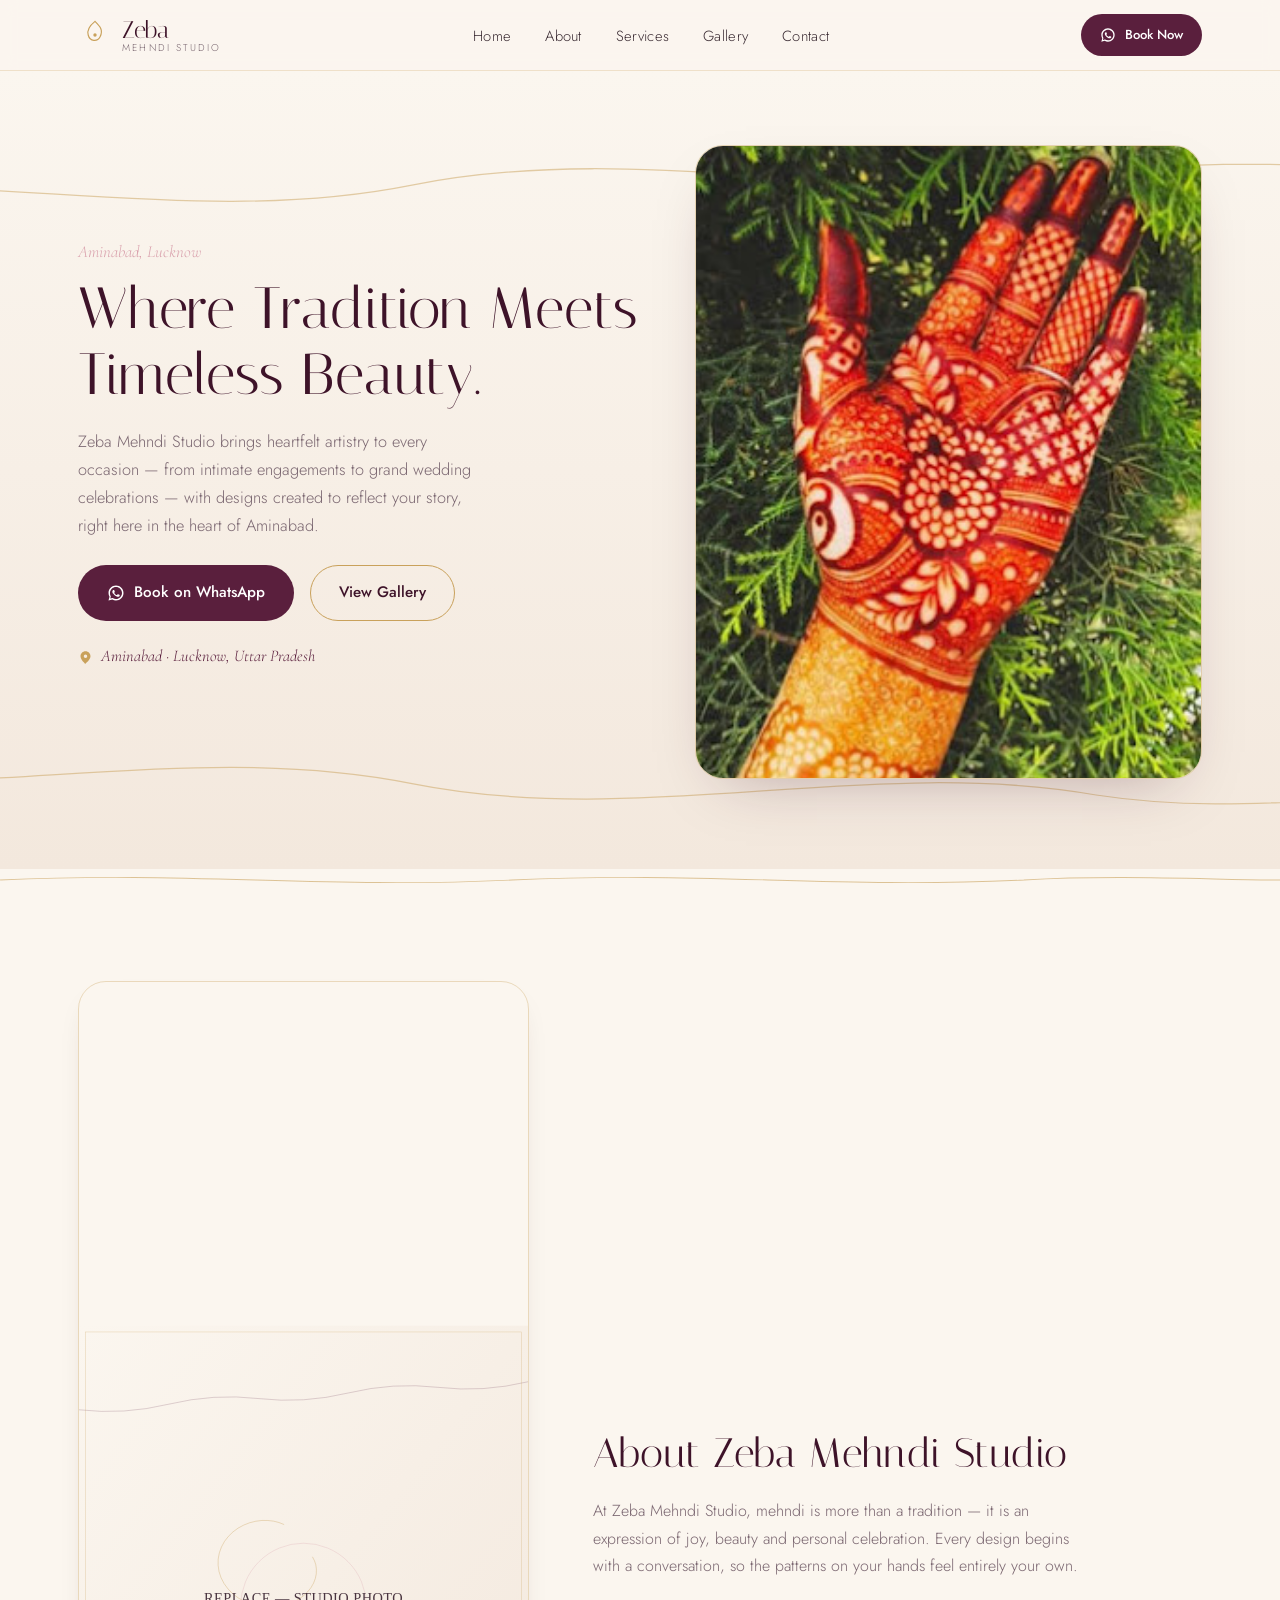
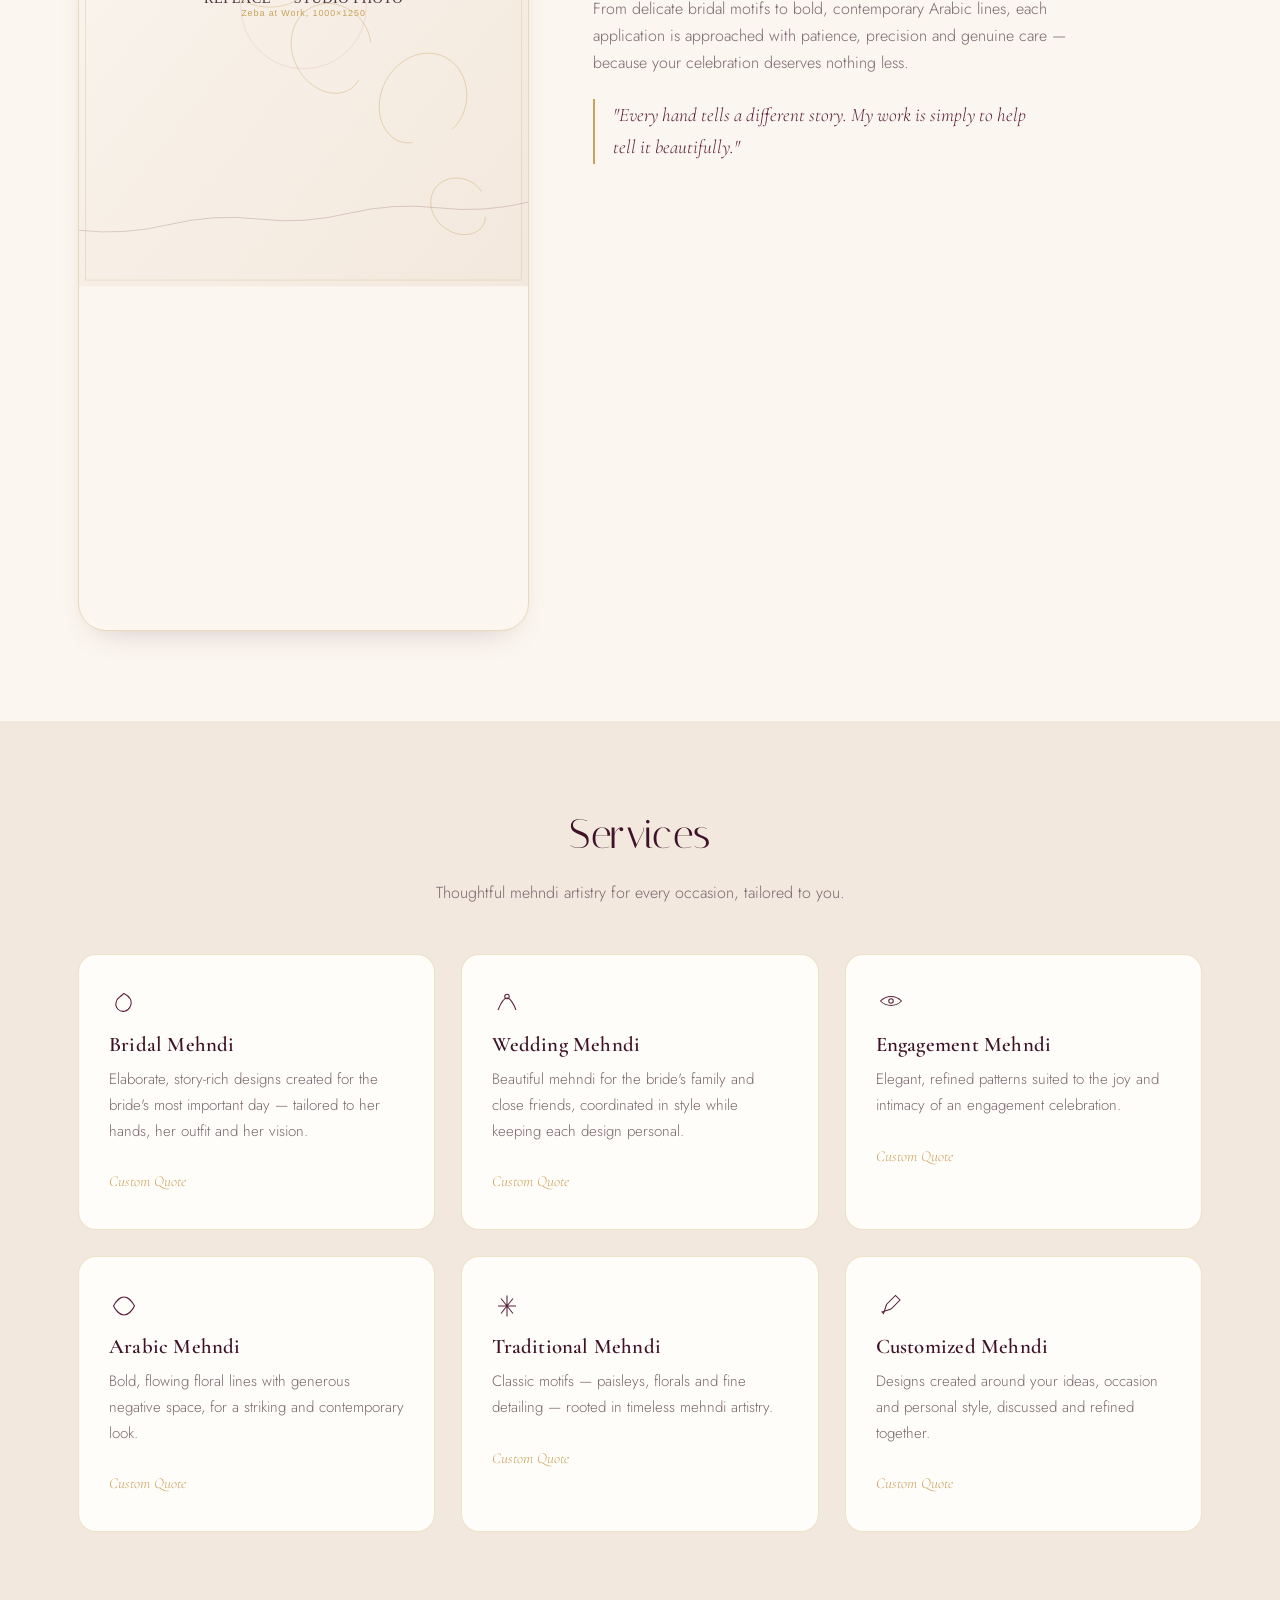
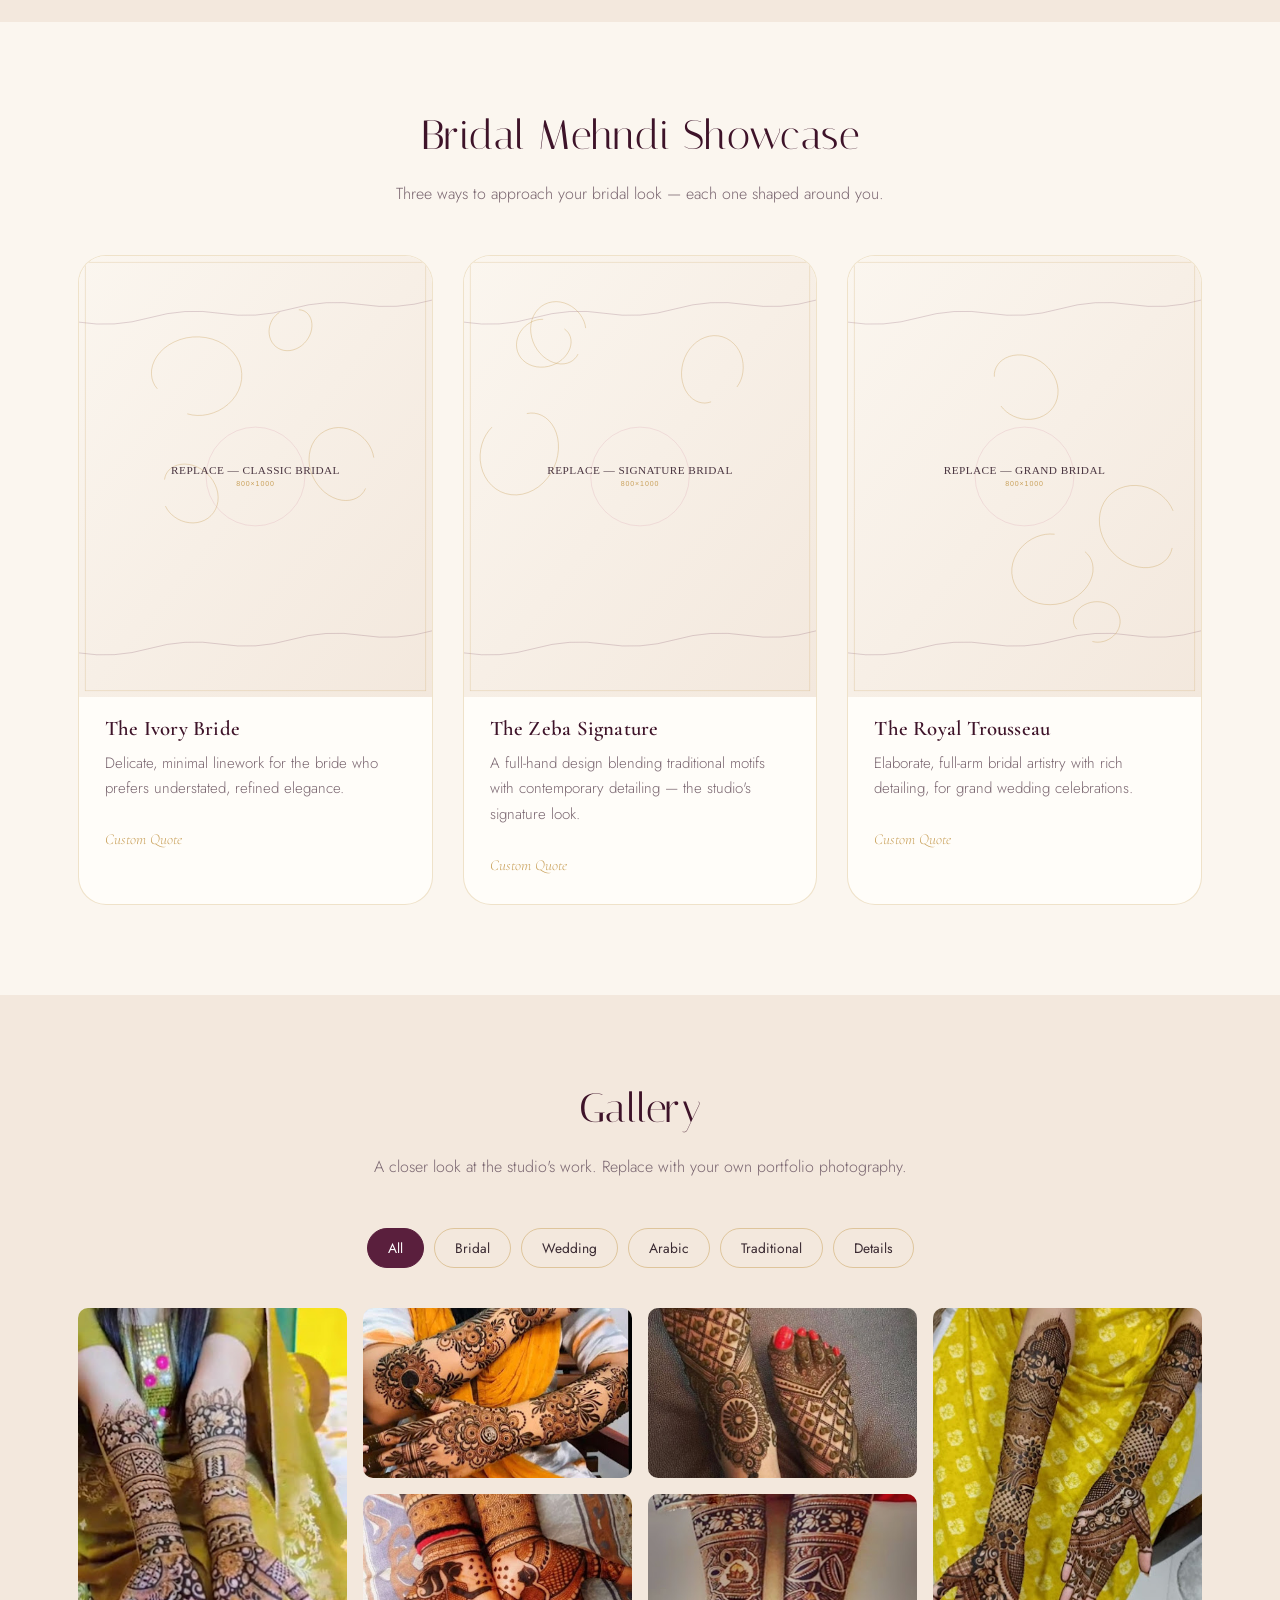
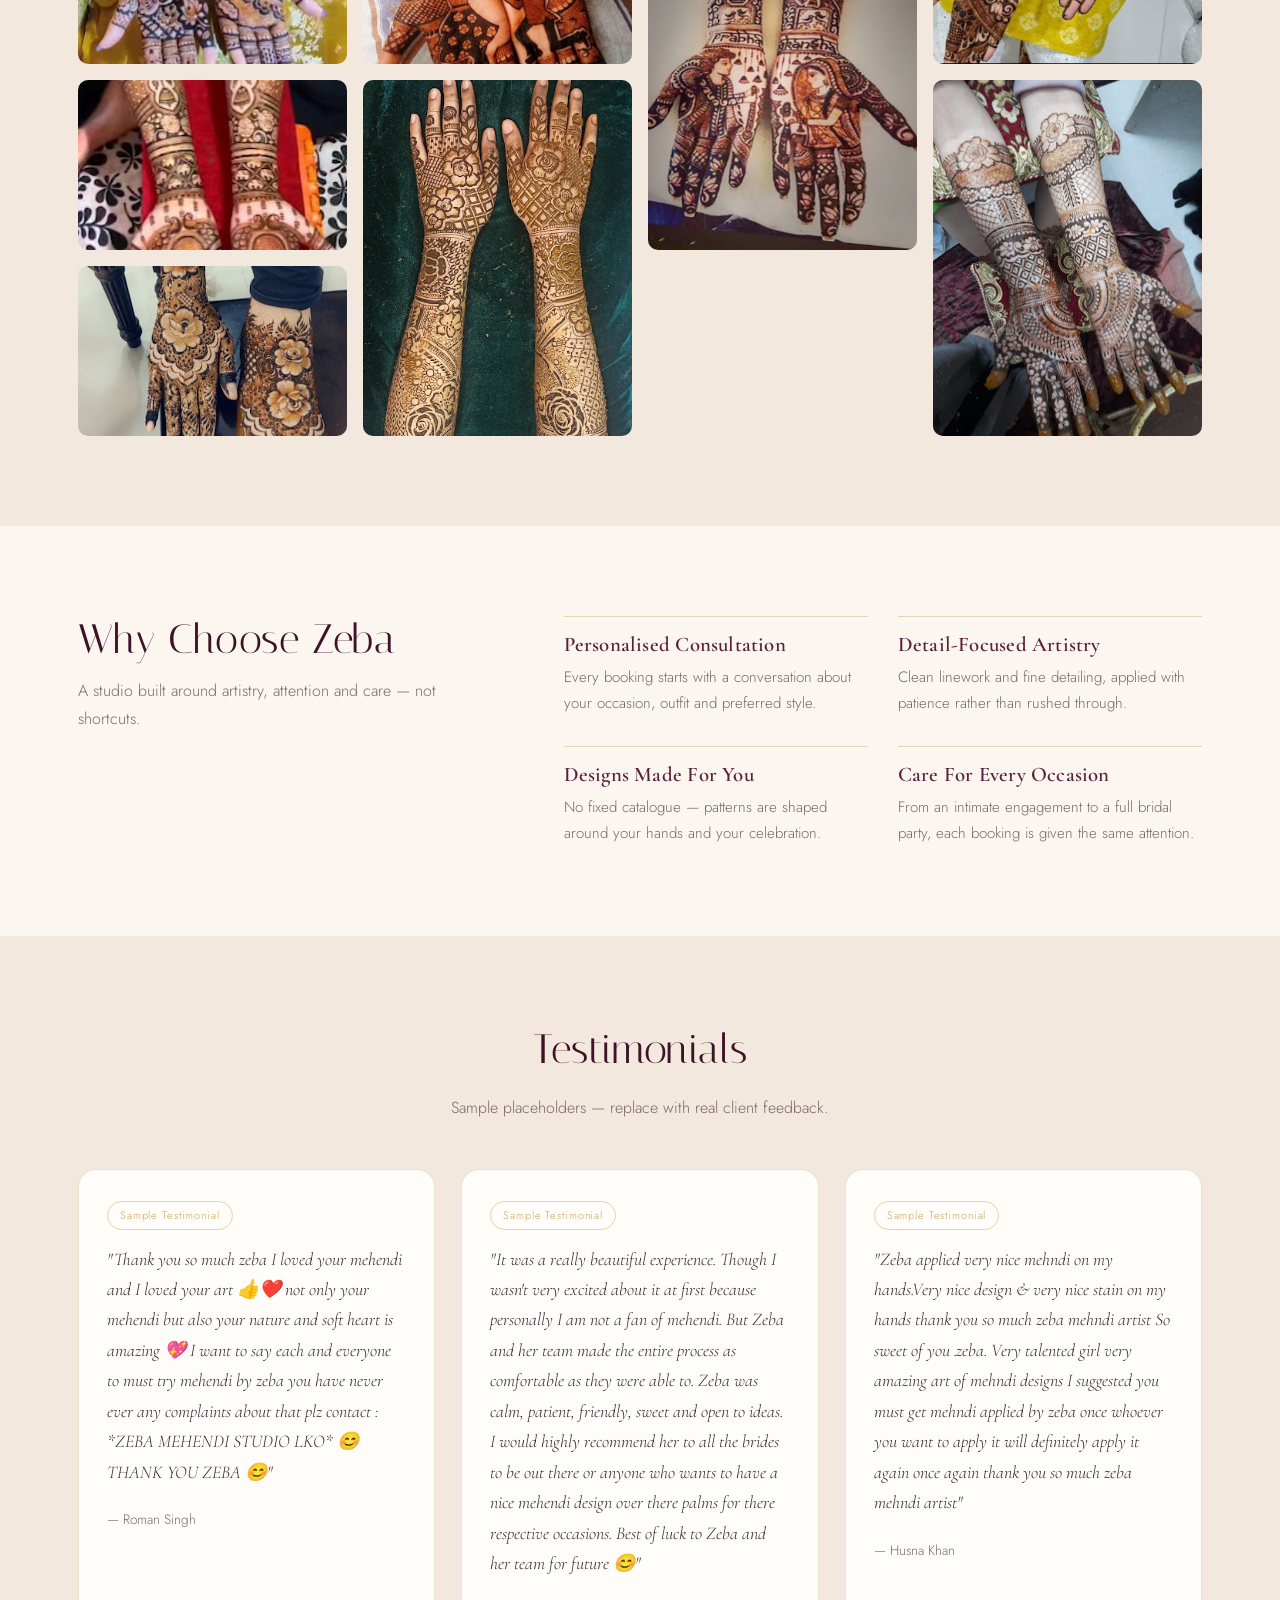
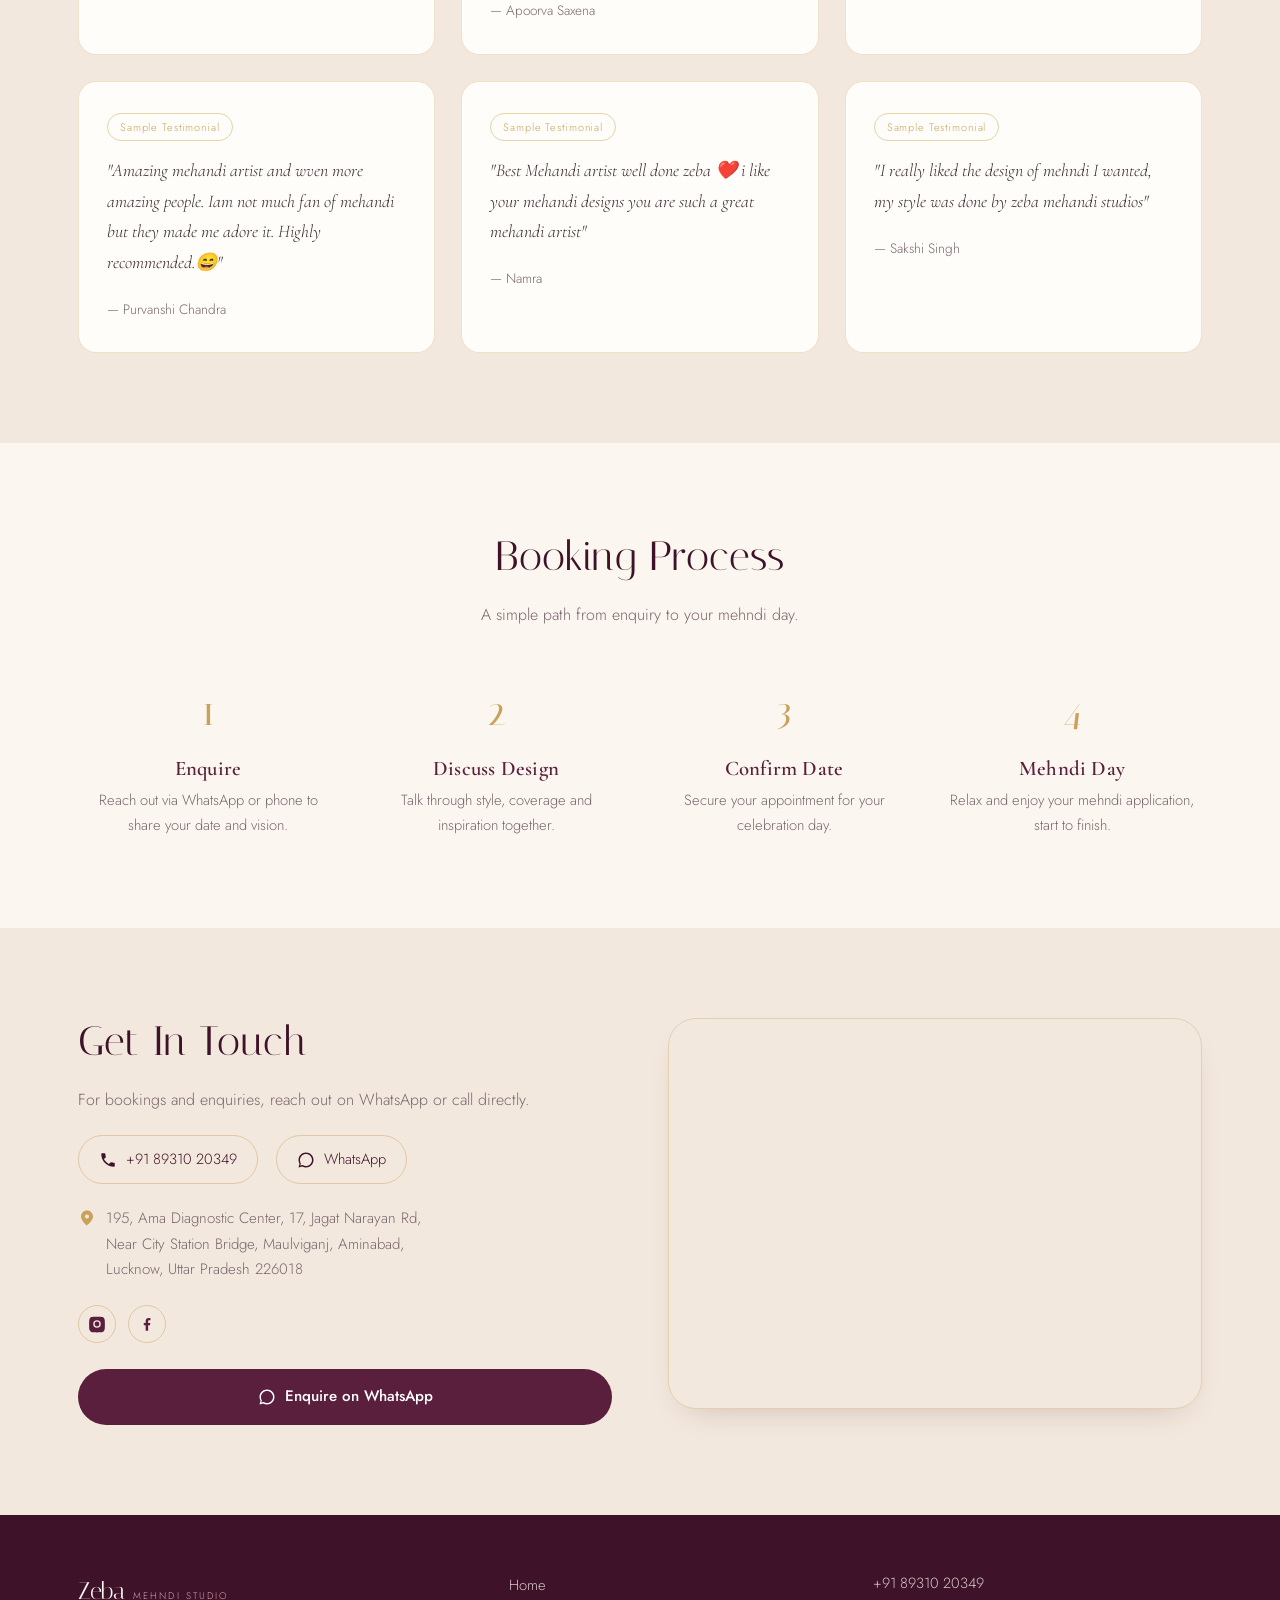
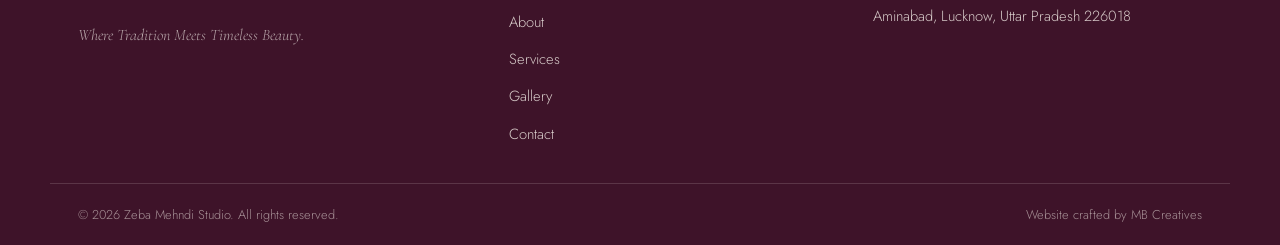
==== index.html @ 9408ec82 "Zeba Mehndi Studio" ====
<!DOCTYPE html>
<html lang="en">

<head>
  <meta charset="UTF-8">
  <meta name="viewport" content="width=device-width, initial-scale=1.0">
  <title>Zeba Mehndi Studio | Bridal &amp; Mehndi Artist in Aminabad, Lucknow</title>
  <meta name="description"
    content="Zeba Mehndi Studio in Aminabad, Lucknow offers bridal, wedding, engagement, Arabic and traditional mehndi with personalised, detail-focused artistry. Book on WhatsApp today.">
  <meta name="keywords"
    content="Mehndi Artist in Lucknow, Bridal Mehndi Artist in Aminabad, Mehndi Artist in Aminabad Lucknow, Mehndi Studio Lucknow, Bridal Mehndi Lucknow">
  <meta name="robots" content="index, follow">
  <link rel="canonical" href="https://www.zebamehndistudio.com/">

  <!-- Open Graph -->
  <meta property="og:type" content="business.business">
  <meta property="og:title" content="Zeba Mehndi Studio | Where Tradition Meets Timeless Beauty">
  <meta property="og:description"
    content="Bridal, wedding, engagement, Arabic and traditional mehndi artistry in Aminabad, Lucknow. Personalised designs for every celebration.">
  <meta property="og:image" content="assets/images/hero/hero-bridal.svg">
  <meta property="og:locale" content="en_IN">
  <meta property="og:url" content="https://www.zebamehndistudio.pages.dev/">

  <!-- Favicon -->
  <link rel="icon" type="image/svg+xml" href="favicon/favicon.svg">

  <!-- Fonts -->
  <link rel="preconnect" href="https://fonts.googleapis.com">
  <link rel="preconnect" href="https://fonts.gstatic.com" crossorigin>
  <link
    href="https://fonts.googleapis.com/css2?family=Italiana&family=Cormorant+Garamond:ital,wght@0,400;0,500;0,600;1,400;1,500&family=Jost:wght@300;400;500;600&display=swap"
    rel="stylesheet">

  <link rel="stylesheet" href="assets/css/style.css">

  <!-- Local Business structured data — only confirmed details are included -->
  <script type="application/ld+json">
{
  "@context": "https://schema.org",
  "@type": "BeautySalon",
  "name": "Zeba Mehndi Studio",
  "image": "assets/images/hero/hero-bridal.svg",
  "telephone": "+91-8931020349",
  "address": {
    "@type": "PostalAddress",
    "streetAddress": "195, Ama Diagnostic Center, 17, Jagat Narayan Rd, Near City Station Bridge, Maulviganj, Aminabad",
    "addressLocality": "Lucknow",
    "addressRegion": "Uttar Pradesh",
    "postalCode": "226018",
    "addressCountry": "IN"
  },
  "url": "https://www.zebamehndistudio.pages.dev/",
  "areaServed": "Lucknow"
}
</script>
</head>

<body>

  <a class="skip-link" href="#main">Skip to content</a>

  <!-- ===== HEADER ===== -->
  <header class="site-header" id="site-header">
    <div class="container header-inner">
      <a href="#home" class="logo" aria-label="Zeba Mehndi Studio, home">
        <span class="logo-mark" aria-hidden="true">
          <svg viewBox="0 0 40 40" width="34" height="34">
            <path d="M20 4 C 26 10, 30 14, 26 22 C 23 28, 14 28, 12 20 C 10 13, 15 8, 20 4 Z" fill="none"
              stroke="currentColor" stroke-width="1.4" />
            <circle cx="20" cy="20" r="2" fill="currentColor" />
          </svg>
        </span>
        <span class="logo-text">
          <span class="logo-name">Zeba</span>
          <span class="logo-sub">Mehndi Studio</span>
        </span>
      </a>

      <nav class="main-nav" id="main-nav" aria-label="Primary">
        <ul>
          <li><a href="#home">Home</a></li>
          <li><a href="#about">About</a></li>
          <li><a href="#services">Services</a></li>
          <li><a href="#gallery">Gallery</a></li>
          <li><a href="#contact">Contact</a></li>
        </ul>
      </nav>

      <div class="header-actions">
        <a class="btn btn-whatsapp btn-small"
          href="https://wa.me/918931020349?text=Hello%20Zeba%20Mehndi%20Studio%2C%20I%20would%20like%20to%20enquire%20about%20your%20mehndi%20services.%20Please%20share%20the%20details%20and%20availability."
          target="_blank" rel="noopener">
          <svg viewBox="0 0 24 24" width="16" height="16" aria-hidden="true">
            <path fill="currentColor"
              d="M12 2C6.48 2 2 6.48 2 12c0 1.86.5 3.6 1.36 5.1L2 22l4.98-1.31A9.94 9.94 0 0 0 12 22c5.52 0 10-4.48 10-10S17.52 2 12 2zm0 18c-1.6 0-3.1-.44-4.38-1.2l-.31-.19-2.96.78.79-2.88-.2-.3A7.94 7.94 0 0 1 4 12c0-4.41 3.59-8 8-8s8 3.59 8 8-3.59 8-8 8zm4.4-5.6c-.24-.12-1.43-.7-1.65-.78-.22-.08-.38-.12-.54.12-.16.24-.62.78-.76.94-.14.16-.28.18-.52.06-.24-.12-1.01-.37-1.92-1.18-.71-.63-1.19-1.41-1.33-1.65-.14-.24-.01-.37.1-.49.11-.11.24-.28.36-.42.12-.14.16-.24.24-.4.08-.16.04-.3-.02-.42-.06-.12-.54-1.3-.74-1.78-.19-.46-.39-.4-.54-.4-.14 0-.3-.02-.46-.02s-.42.06-.64.3c-.22.24-.84.82-.84 2s.86 2.32.98 2.48c.12.16 1.7 2.6 4.12 3.64.58.25 1.03.4 1.38.51.58.18 1.11.16 1.53.1.47-.07 1.43-.58 1.63-1.14.2-.56.2-1.04.14-1.14-.06-.1-.22-.16-.46-.28z" />
          </svg>
          <span>Book Now</span>
        </a>
        <button class="nav-toggle" id="nav-toggle" aria-label="Open menu" aria-expanded="false"
          aria-controls="main-nav">
          <span></span><span></span><span></span>
        </button>
      </div>
    </div>
  </header>

  <main id="main">

    <!-- ===== HERO ===== -->
    <section class="hero" id="home">
      <div class="hero-motif" aria-hidden="true">
        <svg class="draw-line" viewBox="0 0 1600 700" preserveAspectRatio="xMidYMid slice">
          <path id="heroPaisley"
            d="M1150 190 C 1260 225, 1310 305, 1275 385 C 1240 460, 1135 480, 1075 420 C 1020 365, 1035 275, 1100 220 C 1115 207, 1132 197, 1150 190 Z"
            fill="none" stroke="currentColor" stroke-width="1.5" />
          <path id="heroVine"
            d="M0 110 C 200 80, 400 140, 600 100 C 800 60, 1000 120, 1200 90 C 1350 70, 1470 95, 1600 78 M0 615 C 200 645, 400 585, 600 625 C 800 665, 1000 600, 1200 635 C 1350 658, 1470 620, 1600 648"
            fill="none" stroke="currentColor" stroke-width="1.1" />
        </svg>
      </div>

      <div class="container hero-inner">
        <div class="hero-copy">
          <p class="hero-eyebrow">Aminabad, Lucknow</p>
          <h1 class="hero-title">Where Tradition Meets<br>Timeless Beauty.</h1>
          <p class="hero-text">Zeba Mehndi Studio brings heartfelt artistry to every occasion — from intimate
            engagements to grand wedding celebrations — with designs created to reflect your story, right here in the
            heart of Aminabad.</p>
          <div class="hero-ctas">
            <a class="btn btn-whatsapp"
              href="https://wa.me/918931020349?text=Hello%20Zeba%20Mehndi%20Studio%2C%20I%20would%20like%20to%20enquire%20about%20your%20mehndi%20services.%20Please%20share%20the%20details%20and%20availability."
              target="_blank" rel="noopener">
              <svg viewBox="0 0 24 24" width="18" height="18" aria-hidden="true">
                <path fill="currentColor"
                  d="M12 2C6.48 2 2 6.48 2 12c0 1.86.5 3.6 1.36 5.1L2 22l4.98-1.31A9.94 9.94 0 0 0 12 22c5.52 0 10-4.48 10-10S17.52 2 12 2zm0 18c-1.6 0-3.1-.44-4.38-1.2l-.31-.19-2.96.78.79-2.88-.2-.3A7.94 7.94 0 0 1 4 12c0-4.41 3.59-8 8-8s8 3.59 8 8-3.59 8-8 8zm4.4-5.6c-.24-.12-1.43-.7-1.65-.78-.22-.08-.38-.12-.54.12-.16.24-.62.78-.76.94-.14.16-.28.18-.52.06-.24-.12-1.01-.37-1.92-1.18-.71-.63-1.19-1.41-1.33-1.65-.14-.24-.01-.37.1-.49.11-.11.24-.28.36-.42.12-.14.16-.24.24-.4.08-.16.04-.3-.02-.42-.06-.12-.54-1.3-.74-1.78-.19-.46-.39-.4-.54-.4-.14 0-.3-.02-.46-.02s-.42.06-.64.3c-.22.24-.84.82-.84 2s.86 2.32.98 2.48c.12.16 1.7 2.6 4.12 3.64.58.25 1.03.4 1.38.51.58.18 1.11.16 1.53.1.47-.07 1.43-.58 1.63-1.14.2-.56.2-1.04.14-1.14-.06-.1-.22-.16-.46-.28z" />
              </svg>
              <span>Book on WhatsApp</span>
            </a>
            <a class="btn btn-outline" href="#gallery">View Gallery</a>
          </div>
          <p class="hero-location">
            <svg viewBox="0 0 24 24" width="15" height="15" aria-hidden="true">
              <path fill="currentColor"
                d="M12 2C7.6 2 4 5.6 4 10c0 5.4 7 11.5 7.3 11.8.2.1.5.1.7 0C12.3 21.5 20 15.4 20 10c0-4.4-3.6-8-8-8zm0 10.8a2.8 2.8 0 1 1 0-5.6 2.8 2.8 0 0 1 0 5.6z" />
            </svg>
            Aminabad &middot; Lucknow, Uttar Pradesh
          </p>
        </div>

        <div class="hero-visual">
          <div class="hero-frame">
            <img src="assets/images/hero/hero.jpg" alt="Bridal mehndi design at Zeba Mehndi Studio" width="1600"
              height="1200">
          </div>
        </div>
      </div>
    </section>

    <div class="section-divider" aria-hidden="true">
      <svg viewBox="0 0 400 24" preserveAspectRatio="none">
        <path d="M0 12 C 60 2, 100 22, 160 12 C 220 2, 260 22, 320 12 C 350 6, 380 12, 400 12" fill="none"
          stroke="currentColor" stroke-width="1" />
      </svg>
    </div>

    <!-- ===== ABOUT ===== -->
    <section class="about" id="about">
      <div class="container about-inner">
        <div class="about-visual">
          <img src="assets/images/about/about-studio.svg" alt="Zeba Mehndi Studio artist portrait" width="1000"
            height="1250" loading="lazy">
        </div>
        <div class="about-copy">
          <h2>About Zeba Mehndi Studio</h2>
          <!-- EDITABLE: Replace with Zeba's own studio introduction, background and philosophy.
             Do not add years of experience, awards, client counts or credentials unless the client confirms them. -->
          <p>At Zeba Mehndi Studio, mehndi is more than a tradition — it is an expression of joy, beauty and personal
            celebration. Every design begins with a conversation, so the patterns on your hands feel entirely your own.
          </p>
          <p>From delicate bridal motifs to bold, contemporary Arabic lines, each application is approached with
            patience, precision and genuine care — because your celebration deserves nothing less.</p>
          <p class="about-quote">"Every hand tells a different story. My work is simply to help tell it beautifully."
          </p>
        </div>
      </div>
    </section>

    <!-- ===== SERVICES ===== -->
    <section class="services" id="services">
      <div class="container">
        <div class="section-head">
          <h2>Services</h2>
          <p>Thoughtful mehndi artistry for every occasion, tailored to you.</p>
        </div>

        <div class="services-grid">
          <div class="service-card">
            <span class="service-icon" aria-hidden="true"><svg viewBox="0 0 40 40" width="30" height="30">
                <path fill="none" stroke="currentColor" stroke-width="1.4"
                  d="M20 6c8 4 12 10 8 18-3 6-11 8-16 3-5-5-3-13 3-17 2-1.5 3.5-3 5-4z" />
              </svg></span>
            <h3>Bridal Mehndi</h3>
            <p>Elaborate, story-rich designs created for the bride's most important day — tailored to her hands, her
              outfit and her vision.</p>
            <a href="https://wa.me/918931020349?text=Hi%21%20I%20loved%20your%20Bridal%20Mehndi%20designs.%20I%27d%20love%20to%20discuss%20details%2C%20availability%2C%20and%20custom%20pricing%20for%20my%20upcoming%20wedding%21" target="_blank" class="price-tag">Custom Quote</a>
          </div>
          <div class="service-card">
            <span class="service-icon" aria-hidden="true"><svg viewBox="0 0 40 40" width="30" height="30">
                <path fill="none" stroke="currentColor" stroke-width="1.4" d="M8 28c4-10 8-16 12-16s8 6 12 16" />
                <circle cx="20" cy="10" r="3" fill="none" stroke="currentColor" stroke-width="1.4" />
              </svg></span>
            <h3>Wedding Mehndi</h3>
            <p>Beautiful mehndi for the bride's family and close friends, coordinated in style while keeping each design
              personal.</p>
            <a href="https://wa.me/918931020349?text=Hi%21%20I%20loved%20your%20Bridal%20Mehndi%20designs.%20I%27d%20love%20to%20discuss%20details%2C%20availability%2C%20and%20custom%20pricing%20for%20my%20upcoming%20wedding%21" target="_blank" class="price-tag">Custom Quote</a>
          </div>
          <div class="service-card">
            <span class="service-icon" aria-hidden="true"><svg viewBox="0 0 40 40" width="30" height="30">
                <path fill="none" stroke="currentColor" stroke-width="1.4"
                  d="M20 10c-8 0-14 6-14 6s6 6 14 6 14-6 14-6-6-6-14-6z" />
                <circle cx="20" cy="16" r="3" fill="none" stroke="currentColor" stroke-width="1.4" />
              </svg></span>
            <h3>Engagement Mehndi</h3>
            <p>Elegant, refined patterns suited to the joy and intimacy of an engagement celebration.</p>
            <a href="https://wa.me/918931020349?text=Hi%21%20I%20loved%20your%20Bridal%20Mehndi%20designs.%20I%27d%20love%20to%20discuss%20details%2C%20availability%2C%20and%20custom%20pricing%20for%20my%20upcoming%20wedding%21" target="_blank" class="price-tag">Custom Quote</a>
          </div>
          <div class="service-card">
            <span class="service-icon" aria-hidden="true"><svg viewBox="0 0 40 40" width="30" height="30">
                <path fill="none" stroke="currentColor" stroke-width="1.4"
                  d="M6 20c4-8 10-12 14-12s10 4 14 12c-4 8-10 12-14 12s-10-4-14-12z" />
              </svg></span>
            <h3>Arabic Mehndi</h3>
            <p>Bold, flowing floral lines with generous negative space, for a striking and contemporary look.</p>
            <a href="https://wa.me/918931020349?text=Hi%21%20I%20loved%20your%20Bridal%20Mehndi%20designs.%20I%27d%20love%20to%20discuss%20details%2C%20availability%2C%20and%20custom%20pricing%20for%20my%20upcoming%20wedding%21" target="_blank" class="price-tag">Custom Quote</a>
          </div>
          <div class="service-card">
            <span class="service-icon" aria-hidden="true"><svg viewBox="0 0 40 40" width="30" height="30">
                <path fill="none" stroke="currentColor" stroke-width="1.4"
                  d="M20 6v28M8 20h24M12 10l16 20M28 10L12 30" />
              </svg></span>
            <h3>Traditional Mehndi</h3>
            <p>Classic motifs — paisleys, florals and fine detailing — rooted in timeless mehndi artistry.</p>
            <a href="https://wa.me/918931020349?text=Hi%21%20I%20loved%20your%20Bridal%20Mehndi%20designs.%20I%27d%20love%20to%20discuss%20details%2C%20availability%2C%20and%20custom%20pricing%20for%20my%20upcoming%20wedding%21" target="_blank" class="price-tag">Custom Quote</a>
          </div>
          <div class="service-card">
            <span class="service-icon" aria-hidden="true"><svg viewBox="0 0 40 40" width="30" height="30">
                <path fill="none" stroke="currentColor" stroke-width="1.4" d="M10 30l4-12 12-12 6 6-12 12-12 4z" />
              </svg></span>
            <h3>Customized Mehndi</h3>
            <p>Designs created around your ideas, occasion and personal style, discussed and refined together.</p>
            <a href="https://wa.me/918931020349?text=Hi%21%20I%20loved%20your%20Bridal%20Mehndi%20designs.%20I%27d%20love%20to%20discuss%20details%2C%20availability%2C%20and%20custom%20pricing%20for%20my%20upcoming%20wedding%21" target="_blank" class="price-tag">Custom Quote</a>
          </div>
        </div>
      </div>
    </section>

    <!-- ===== BRIDAL SHOWCASE ===== -->
    <section class="bridal-showcase" id="bridal">
      <div class="container">
        <div class="section-head">
          <h2>Bridal Mehndi Showcase</h2>
          <p>Three ways to approach your bridal look — each one shaped around you.</p>
        </div>
        <!-- EDITABLE: Style names below are suggested labels, not confirmed packages or pricing. Replace freely. -->
        <div class="bridal-grid">
          <article class="bridal-card">
            <div class="bridal-img"><img src="assets/images/bridal/bridal-classic.svg"
                alt="The Ivory Bride bridal mehndi style" width="800" height="1000" loading="lazy"></div>
            <h3>The Ivory Bride</h3>
            <p>Delicate, minimal linework for the bride who prefers understated, refined elegance.</p>
            <a href="https://wa.me/918931020349?text=Hello%20Zeba%20Mehndi%20Studio%2C%20I%20would%20like%20to%20enquire%20about%20your%20mehndi%20services.%20Please%20share%20the%20details%20and%20availability."
              target="_blank" rel="noopener" class="price-tag">Custom Quote</a>
          </article>
          <article class="bridal-card">
            <div class="bridal-img"><img src="assets/images/bridal/bridal-signature.svg"
                alt="The Zeba Signature bridal mehndi style" width="800" height="1000" loading="lazy"></div>
            <h3>The Zeba Signature</h3>
            <p>A full-hand design blending traditional motifs with contemporary detailing — the studio's signature look.
            </p>
            <a href="https://wa.me/918931020349?text=Hello%20Zeba%20Mehndi%20Studio%2C%20I%20would%20like%20to%20enquire%20about%20your%20mehndi%20services.%20Please%20share%20the%20details%20and%20availability."
              target="_blank" rel="noopener" class="price-tag">Custom Quote</a>
          </article>
          <article class="bridal-card">
            <div class="bridal-img"><img src="assets/images/bridal/bridal-grand.svg"
                alt="The Royal Trousseau bridal mehndi style" width="800" height="1000" loading="lazy"></div>
            <h3>The Royal Trousseau</h3>
            <p>Elaborate, full-arm bridal artistry with rich detailing, for grand wedding celebrations.</p>
            <a href="https://wa.me/918931020349?text=Hello%20Zeba%20Mehndi%20Studio%2C%20I%20would%20like%20to%20enquire%20about%20your%20mehndi%20services.%20Please%20share%20the%20details%20and%20availability."
              target="_blank" rel="noopener" class="price-tag">Custom Quote</a>
          </article>
        </div>
      </div>
    </section>

    <!-- ===== GALLERY ===== -->
    <section class="gallery" id="gallery">
      <div class="container">
        <div class="section-head">
          <h2>Gallery</h2>
          <p>A closer look at the studio's work. Replace with your own portfolio photography.</p>
        </div>

        <div class="gallery-filters" role="tablist" aria-label="Filter gallery">
          <button class="filter-btn is-active" data-filter="all" role="tab" aria-selected="true">All</button>
          <button class="filter-btn" data-filter="bridal" role="tab" aria-selected="false">Bridal</button>
          <button class="filter-btn" data-filter="wedding" role="tab" aria-selected="false">Wedding</button>
          <button class="filter-btn" data-filter="arabic" role="tab" aria-selected="false">Arabic</button>
          <button class="filter-btn" data-filter="traditional" role="tab" aria-selected="false">Traditional</button>
          <button class="filter-btn" data-filter="details" role="tab" aria-selected="false">Details</button>
        </div>

        <div class="gallery-grid" id="galleryGrid">
          <button class="gallery-item" data-cat="bridal" style="--span:2"><img src="assets/images/gallery/img5.jpg"
              alt="Bridal mehndi design" loading="lazy"></button>
          <button class="gallery-item" data-cat="wedding" style="--span:1"><img
              src="assets/images/gallery/img2.jpg" alt="Wedding mehndi design" loading="lazy"></button>
          <button class="gallery-item" data-cat="arabic" style="--span:1"><img src="assets/images/gallery/img3.jpg"
              alt="Arabic mehndi design" loading="lazy"></button>
          <button class="gallery-item" data-cat="traditional" style="--span:2"><img
              src="assets/images/gallery/img1.jpg" alt="Traditional mehndi design" loading="lazy"></button>
          <button class="gallery-item" data-cat="details" style="--span:1"><img
              src="assets/images/gallery/img4.jpg" alt="Mehndi detail shot" loading="lazy"></button>
          <button class="gallery-item" data-cat="wedding" style="--span:2"><img
              src="assets/images/gallery/img9.jpg" alt="Wedding mehndi design" loading="lazy"></button>
          <button class="gallery-item" data-cat="bridal" style="--span:1"><img src="assets/images/gallery/img7.jpg"
              alt="Bridal mehndi design" loading="lazy"></button>
          <button class="gallery-item" data-cat="arabic" style="--span:2"><img src="assets/images/gallery/img6.jpg"
              alt="Arabic mehndi design" loading="lazy"></button>
          <button class="gallery-item" data-cat="details" style="--span:2"><img
              src="assets/images/gallery/img8.jpg" alt="Mehndi detail shot" loading="lazy"></button>
          <button class="gallery-item" data-cat="traditional" style="--span:1"><img
              src="assets/images/gallery/img10.jpg" alt="Traditional mehndi design" loading="lazy"></button>
        </div>
      </div>
    </section>

    <!-- Lightbox -->
    <div class="lightbox" id="lightbox" role="dialog" aria-modal="true" aria-label="Image viewer" hidden>
      <button class="lightbox-close" id="lightboxClose" aria-label="Close image viewer">&times;</button>
      <button class="lightbox-prev" id="lightboxPrev" aria-label="Previous image">&#8249;</button>
      <img class="lightbox-img" id="lightboxImg" src="" alt="">
      <button class="lightbox-next" id="lightboxNext" aria-label="Next image">&#8250;</button>
    </div>

    <!-- ===== WHY CHOOSE ZEBA ===== -->
    <section class="why-choose">
      <div class="container why-inner">
        <div class="why-copy">
          <h2>Why Choose Zeba</h2>
          <p>A studio built around artistry, attention and care — not shortcuts.</p>
        </div>
        <div class="why-grid">
          <div class="why-item">
            <h3>Personalised Consultation</h3>
            <p>Every booking starts with a conversation about your occasion, outfit and preferred style.</p>
          </div>
          <div class="why-item">
            <h3>Detail-Focused Artistry</h3>
            <p>Clean linework and fine detailing, applied with patience rather than rushed through.</p>
          </div>
          <div class="why-item">
            <h3>Designs Made For You</h3>
            <p>No fixed catalogue — patterns are shaped around your hands and your celebration.</p>
          </div>
          <div class="why-item">
            <h3>Care For Every Occasion</h3>
            <p>From an intimate engagement to a full bridal party, each booking is given the same attention.</p>
          </div>
        </div>
      </div>
    </section>

    <!-- ===== TESTIMONIALS ===== -->
    <section class="testimonials">
      <div class="container">
        <div class="section-head">
          <h2>Testimonials</h2>
          <p>Sample placeholders — replace with real client feedback.</p>
        </div>
        <!-- EDITABLE: These are placeholder testimonials only. Replace text and names with genuine client reviews before launch. -->
        <div class="testimonial-grid">
          <blockquote class="testimonial-card">
            <span class="sample-tag">Sample Testimonial</span>
            <p>"Thank you so much zeba I loved your mehendi and I loved your art 👍❤️
              not only your mehendi but also your nature and soft heart is amazing 💖
              I want to say each and everyone to must try mehendi by zeba you have never ever any complaints about that
              plz contact :
              *ZEBA MEHENDI STUDIO LKO*
              😊 THANK YOU ZEBA 😊"</p>
            <cite>— Roman Singh</cite>
          </blockquote>
          <blockquote class="testimonial-card">
            <span class="sample-tag">Sample Testimonial</span>
            <p>"It was a really beautiful experience.
              Though I wasn't very excited about it at first because personally I am not a fan of mehendi.
              But Zeba and her team made the entire process as comfortable as they were able to.
              Zeba was calm, patient, friendly, sweet and open to ideas.
              I would highly recommend her to all the brides to be out there or anyone who wants to have a nice mehendi
              design over there palms for there respective occasions.
              Best of luck to Zeba and her team for future 😊"</p>
            <cite>— Apoorva Saxena</cite>
          </blockquote>
          <blockquote class="testimonial-card">
            <span class="sample-tag">Sample Testimonial</span>
            <p>"Zeba applied very nice mehndi on my hands.Very nice design & very nice stain on my hands thank you so
              much zeba mehndi artist So sweet of you .zeba. Very talented girl very amazing art of mehndi designs
              I suggested you must get mehndi applied by zeba once whoever you want to apply it will definitely apply it
              again once again thank you so much zeba mehndi artist"</p>
            <cite>— Husna Khan</cite>
          </blockquote>
          <blockquote class="testimonial-card">
            <span class="sample-tag">Sample Testimonial</span>
            <p>"Amazing mehandi artist and wven more amazing people. Iam not much fan of mehandi but they made me adore it. Highly recommended.😄"</p>
            <cite>— Purvanshi Chandra</cite>
          </blockquote>
          <blockquote class="testimonial-card">
            <span class="sample-tag">Sample Testimonial</span>
            <p>"Best Mehandi artist well done zeba ❤️ i like your mehandi designs you are such a great mehandi artist"</p>
            <cite>— Namra</cite>
          </blockquote>
          <blockquote class="testimonial-card">
            <span class="sample-tag">Sample Testimonial</span>
            <p>"I really liked the design of mehndi I wanted, my style was done by zeba mehandi studios"</p>
            <cite>— Sakshi Singh</cite>
          </blockquote>
        </div>
      </div>
    </section>

    <!-- ===== BOOKING PROCESS ===== -->
    <section class="booking">
      <div class="container">
        <div class="section-head">
          <h2>Booking Process</h2>
          <p>A simple path from enquiry to your mehndi day.</p>
        </div>
        <div class="booking-steps">
          <div class="booking-step">
            <span class="step-num">1</span>
            <h3>Enquire</h3>
            <p>Reach out via WhatsApp or phone to share your date and vision.</p>
          </div>
          <div class="booking-step">
            <span class="step-num">2</span>
            <h3>Discuss Design</h3>
            <p>Talk through style, coverage and inspiration together.</p>
          </div>
          <div class="booking-step">
            <span class="step-num">3</span>
            <h3>Confirm Date</h3>
            <p>Secure your appointment for your celebration day.</p>
          </div>
          <div class="booking-step">
            <span class="step-num">4</span>
            <h3>Mehndi Day</h3>
            <p>Relax and enjoy your mehndi application, start to finish.</p>
          </div>
        </div>
      </div>
    </section>

    <!-- ===== CONTACT ===== -->
    <section class="contact" id="contact">
      <div class="container contact-inner">
        <div class="contact-info">
          <h2>Get In Touch</h2>
          <p>For bookings and enquiries, reach out on WhatsApp or call directly.</p>

          <div class="contact-row">
            <a class="contact-link" href="tel:+918931020349">
              <svg viewBox="0 0 24 24" width="18" height="18" aria-hidden="true">
                <path fill="currentColor"
                  d="M6.6 10.8c1.4 2.8 3.8 5.2 6.6 6.6l2.2-2.2c.3-.3.7-.4 1-.2 1.1.4 2.3.6 3.6.6.6 0 1 .4 1 1V20c0 .6-.4 1-1 1C10.6 21 3 13.4 3 4c0-.6.4-1 1-1h3.5c.6 0 1 .4 1 1 0 1.3.2 2.5.6 3.6.1.4 0 .8-.2 1L6.6 10.8z" />
              </svg>
              <span>+91 89310 20349</span>
            </a>
            <a class="contact-link"
              href="https://wa.me/918931020349?text=Hello%20Zeba%20Mehndi%20Studio%2C%20I%20would%20like%20to%20enquire%20about%20your%20mehndi%20services.%20Please%20share%20the%20details%20and%20availability."
              target="_blank" rel="noopener">
              <svg viewBox="0 0 24 24" width="18" height="18" aria-hidden="true">
                <path fill="currentColor"
                  d="M12 2C6.48 2 2 6.48 2 12c0 1.86.5 3.6 1.36 5.1L2 22l4.98-1.31A9.94 9.94 0 0 0 12 22c5.52 0 10-4.48 10-10S17.52 2 12 2zm0 18c-1.6 0-3.1-.44-4.38-1.2l-.31-.19-2.96.78.79-2.88-.2-.3A7.94 7.94 0 0 1 4 12c0-4.41 3.59-8 8-8s8 3.59 8 8-3.59 8-8 8z" />
              </svg>
              <span>WhatsApp</span>
            </a>
          </div>

          <div class="contact-address">
            <svg viewBox="0 0 24 24" width="18" height="18" aria-hidden="true">
              <path fill="currentColor"
                d="M12 2C7.6 2 4 5.6 4 10c0 5.4 7 11.5 7.3 11.8.2.1.5.1.7 0C12.3 21.5 20 15.4 20 10c0-4.4-3.6-8-8-8zm0 10.8a2.8 2.8 0 1 1 0-5.6 2.8 2.8 0 0 1 0 5.6z" />
            </svg>
            <p>195, Ama Diagnostic Center, 17, Jagat Narayan Rd,<br>Near City Station Bridge, Maulviganj,
              Aminabad,<br>Lucknow, Uttar Pradesh 226018</p>
          </div>

          <!-- EDITABLE: Replace # with real social profile URLs once available -->
          <div class="social-row">
            <a href="#" class="social-icon" aria-label="Instagram (placeholder link)"><svg viewBox="0 0 24 24"
                width="18" height="18">
                <path fill="currentColor"
                  d="M12 2.2c3.2 0 3.6 0 4.9.1 1.2.1 2 .3 2.5.5.6.2 1 .5 1.5 1 .4.4.7.9 1 1.5.2.5.4 1.3.5 2.5.1 1.3.1 1.7.1 4.9s0 3.6-.1 4.9c-.1 1.2-.3 2-.5 2.5-.2.6-.5 1-1 1.5-.4.4-.9.7-1.5 1-.5.2-1.3.4-2.5.5-1.3.1-1.7.1-4.9.1s-3.6 0-4.9-.1c-1.2-.1-2-.3-2.5-.5-.6-.2-1-.5-1.5-1-.4-.4-.7-.9-1-1.5-.2-.5-.4-1.3-.5-2.5-.1-1.3-.1-1.7-.1-4.9s0-3.6.1-4.9c.1-1.2.3-2 .5-2.5.2-.6.5-1 1-1.5.4-.4.9-.7 1.5-1 .5-.2 1.3-.4 2.5-.5 1.3-.1 1.7-.1 4.9-.1zM12 7a5 5 0 1 0 0 10 5 5 0 0 0 0-10zm0 8.2a3.2 3.2 0 1 1 0-6.4 3.2 3.2 0 0 1 0 6.4zm5.2-8.4a1.2 1.2 0 1 1-2.4 0 1.2 1.2 0 0 1 2.4 0z" />
              </svg></a>
            <a href="#" class="social-icon" aria-label="Facebook (placeholder link)"><svg viewBox="0 0 24 24" width="18"
                height="18">
                <path fill="currentColor"
                  d="M13.5 21v-7.5h2.5l.4-3H13.5V8.4c0-.9.2-1.5 1.5-1.5h1.6V4.3C16.3 4.2 15.3 4 14.2 4c-2.4 0-4 1.5-4 4.1V10.5H7.7v3H10.2V21h3.3z" />
              </svg></a>
          </div>

          <a class="btn btn-whatsapp btn-block"
            href="https://wa.me/918931020349?text=Hello%20Zeba%20Mehndi%20Studio%2C%20I%20would%20like%20to%20enquire%20about%20your%20mehndi%20services.%20Please%20share%20the%20details%20and%20availability."
            target="_blank" rel="noopener">
            <svg viewBox="0 0 24 24" width="18" height="18" aria-hidden="true">
              <path fill="currentColor"
                d="M12 2C6.48 2 2 6.48 2 12c0 1.86.5 3.6 1.36 5.1L2 22l4.98-1.31A9.94 9.94 0 0 0 12 22c5.52 0 10-4.48 10-10S17.52 2 12 2zm0 18c-1.6 0-3.1-.44-4.38-1.2l-.31-.19-2.96.78.79-2.88-.2-.3A7.94 7.94 0 0 1 4 12c0-4.41 3.59-8 8-8s8 3.59 8 8-3.59 8-8 8z" />
            </svg>
            <span>Enquire on WhatsApp</span>
          </a>
        </div>

        <div class="contact-map">
          <!-- No API key required; replace with an official embed from Google Maps → Share → Embed a map, if a more precise pin is preferred -->
          <iframe title="Zeba Mehndi Studio location map"
            src="https://maps.google.com/maps?q=195%2C%20Ama%20Diagnostic%20Center%2C%2017%2C%20Jagat%20Narayan%20Rd%2C%20Maulviganj%2C%20Aminabad%2C%20Lucknow%2C%20Uttar%20Pradesh%20226018&output=embed"
            loading="lazy" referrerpolicy="no-referrer-when-downgrade">
          </iframe>
        </div>
      </div>
    </section>

  </main>

  <!-- ===== FOOTER ===== -->
  <footer class="site-footer">
    <div class="container footer-inner">
      <div class="footer-brand">
        <span class="logo-name">Zeba</span><span class="logo-sub">Mehndi Studio</span>
        <p>Where Tradition Meets Timeless Beauty.</p>
      </div>
      <nav aria-label="Footer">
        <ul>
          <li><a href="#home">Home</a></li>
          <li><a href="#about">About</a></li>
          <li><a href="#services">Services</a></li>
          <li><a href="#gallery">Gallery</a></li>
          <li><a href="#contact">Contact</a></li>
        </ul>
      </nav>
      <div class="footer-contact">
        <p>+91 89310 20349</p>
        <p>Aminabad, Lucknow, Uttar Pradesh 226018</p>
      </div>
    </div>
    <div class="footer-bottom">
      <p>&copy; <span id="year"></span> Zeba Mehndi Studio. All rights reserved.</p>
      <p class="footer-credit">Website crafted by MB Creatives</p>
    </div>
  </footer>

  <!-- ===== MOBILE FIXED ACTION BAR ===== -->
  <div class="mobile-actions" aria-hidden="false">
    <a href="tel:+918931020349" class="mobile-btn mobile-call">
      <svg viewBox="0 0 24 24" width="18" height="18" aria-hidden="true">
        <path fill="currentColor"
          d="M6.6 10.8c1.4 2.8 3.8 5.2 6.6 6.6l2.2-2.2c.3-.3.7-.4 1-.2 1.1.4 2.3.6 3.6.6.6 0 1 .4 1 1V20c0 .6-.4 1-1 1C10.6 21 3 13.4 3 4c0-.6.4-1 1-1h3.5c.6 0 1 .4 1 1 0 1.3.2 2.5.6 3.6.1.4 0 .8-.2 1L6.6 10.8z" />
      </svg>
      <span>Call</span>
    </a>
    <a href="https://wa.me/918931020349?text=Hello%20Zeba%20Mehndi%20Studio%2C%20I%20would%20like%20to%20enquire%20about%20your%20mehndi%20services.%20Please%20share%20the%20details%20and%20availability."
      target="_blank" rel="noopener" class="mobile-btn mobile-whatsapp">
      <svg viewBox="0 0 24 24" width="18" height="18" aria-hidden="true">
        <path fill="currentColor"
          d="M12 2C6.48 2 2 6.48 2 12c0 1.86.5 3.6 1.36 5.1L2 22l4.98-1.31A9.94 9.94 0 0 0 12 22c5.52 0 10-4.48 10-10S17.52 2 12 2zm0 18c-1.6 0-3.1-.44-4.38-1.2l-.31-.19-2.96.78.79-2.88-.2-.3A7.94 7.94 0 0 1 4 12c0-4.41 3.59-8 8-8s8 3.59 8 8-3.59 8-8 8z" />
      </svg>
      <span>WhatsApp</span>
    </a>
  </div>

  <script src="assets/js/script.js"></script>
</body>

</html>
---- assets/css/style.css ----
/* =========================================================
   ZEBA MEHNDI STUDIO — Soft Luxury Indian Feminine Studio
   ========================================================= */

:root{
  /* Palette */
  --ivory:        #FBF6EF;
  --ivory-deep:   #F3E8DD;
  --cream-card:   #FFFDF9;
  --plum:         #5A1F3D;
  --plum-dark:    #3E1329;
  --plum-soft:    #7E3A5C;
  --rose:         #D9A0AC;
  --rose-soft:    #F3DFE3;
  --gold:         #C9A15B;
  --gold-soft:    #E6D3A6;
  --ink:          #3A2A32;
  --ink-soft:     #7A6670;

  /* Type */
  --font-display: 'Italiana', serif;
  --font-accent:  'Cormorant Garamond', serif;
  --font-body:    'Jost', sans-serif;

  /* Layout */
  --container: 1180px;
  --radius-lg: 28px;
  --radius-md: 18px;
  --radius-sm: 10px;
  --shadow-soft: 0 24px 60px -30px rgba(62,19,41,0.35);
  --shadow-card: 0 14px 34px -20px rgba(62,19,41,0.28);
}

*,*::before,*::after{ box-sizing:border-box; }
html{ scroll-behavior:smooth; }
@media (prefers-reduced-motion: reduce){
  html{ scroll-behavior:auto; }
  *,*::before,*::after{ animation-duration:0.001ms !important; animation-iteration-count:1 !important; transition-duration:0.001ms !important; }
}

body{
  margin:0;
  font-family:var(--font-body);
  background:var(--ivory);
  color:var(--ink);
  font-weight:300;
  line-height:1.7;
  -webkit-font-smoothing:antialiased;
}

img{ max-width:100%; display:block; }

h1,h2,h3{
  font-family:var(--font-display);
  color:var(--plum-dark);
  font-weight:400;
  line-height:1.15;
  margin:0 0 0.5em;
  letter-spacing:0.01em;
}
h2{ font-size:clamp(1.9rem, 3.2vw, 2.6rem); }
h3{ font-size:1.3rem; font-family:var(--font-accent); font-weight:600; }

p{ margin:0 0 1em; color:var(--ink-soft); }

a{ color:inherit; text-decoration:none; }

.container{
  max-width:var(--container);
  margin:0 auto;
  padding:0 28px;
}

.skip-link{
  position:absolute; left:-999px; top:0;
  background:var(--plum); color:#fff; padding:12px 18px;
  z-index:999; border-radius:0 0 8px 0;
}
.skip-link:focus{ left:0; }

button{ font-family:inherit; cursor:pointer; }

/* Buttons */
.btn{
  display:inline-flex; align-items:center; gap:9px;
  padding:14px 28px;
  border-radius:100px;
  font-size:0.95rem;
  font-weight:500;
  border:1px solid transparent;
  transition:transform .25s ease, box-shadow .25s ease, background-color .25s ease, border-color .25s ease;
  white-space:nowrap;
}
.btn-whatsapp{
  background:var(--plum);
  color:#fff;
}
.btn-whatsapp:hover{
  background:var(--plum-dark);
  box-shadow:var(--shadow-card);
  transform:translateY(-2px);
}
.btn-outline{
  border-color:var(--gold);
  color:var(--plum-dark);
  background:transparent;
}
.btn-outline:hover{
  background:var(--gold-soft);
  border-color:var(--gold);
  transform:translateY(-2px);
}
.btn-small{ padding:9px 18px; font-size:0.82rem; }
.btn-block{ display:flex; justify-content:center; width:100%; margin-top:6px; }

.price-tag{
  display:inline-block;
  margin-top:10px;
  font-family:var(--font-accent);
  font-style:italic;
  color:var(--gold);
  font-size:0.95rem;
}

/* =========== HEADER =========== */
.site-header{
  position:sticky; top:0; z-index:100;
  background:rgba(251,246,239,0.9);
  backdrop-filter:blur(8px);
  border-bottom:1px solid rgba(201,161,91,0.25);
}
.header-inner{
  display:flex; align-items:center; justify-content:space-between;
  padding-top:14px; padding-bottom:14px;
}
.logo{ display:flex; align-items:center; gap:10px; color:var(--plum-dark); }
.logo-mark{ color:var(--gold); display:flex; }
.logo-text{ display:flex; flex-direction:column; line-height:1.1; }
.logo-name{ font-family:var(--font-display); font-size:1.5rem; }
.logo-sub{ font-family:var(--font-body); font-size:0.62rem; letter-spacing:0.22em; color:var(--ink-soft); text-transform:uppercase; }

.main-nav ul{ display:flex; gap:34px; list-style:none; margin:0; padding:0; }
.main-nav a{
  font-size:0.92rem; letter-spacing:0.02em; color:var(--ink);
  position:relative; padding-bottom:4px;
}
.main-nav a::after{
  content:""; position:absolute; left:0; right:100%; bottom:0; height:1px; background:var(--gold);
  transition:right .3s ease;
}
.main-nav a:hover::after{ right:0; }

.header-actions{ display:flex; align-items:center; gap:16px; }

.nav-toggle{
  display:none; flex-direction:column; justify-content:center; gap:5px;
  width:36px; height:36px; background:none; border:none; padding:0;
}
.nav-toggle span{ display:block; height:1.5px; background:var(--plum-dark); border-radius:2px; }

/* =========== HERO =========== */
.hero{
  position:relative;
  padding:74px 0 90px;
  overflow:hidden;
  background:linear-gradient(180deg, var(--ivory) 0%, var(--ivory-deep) 100%);
}
.hero-motif{
  position:absolute; inset:0; pointer-events:none;
  color:var(--gold);
  opacity:0.5;
}
.hero-motif svg{ width:100%; height:100%; }
#heroPaisley, #heroVine{
  stroke-dasharray:3000;
  stroke-dashoffset:3000;
  animation:drawline 2.6s ease-out forwards;
}
#heroVine{ animation-delay:0.4s; }
@keyframes drawline{ to{ stroke-dashoffset:0; } }

.hero-inner{
  display:grid; grid-template-columns:1.05fr 0.95fr; gap:56px; align-items:center;
  position:relative; z-index:1;
}
.hero-eyebrow{
  font-family:var(--font-accent); font-style:italic; color:var(--rose);
  font-size:1.05rem; margin-bottom:10px;
}
.hero-title{
  font-size:clamp(2.4rem, 5vw, 3.6rem);
  color:var(--plum-dark);
  margin-bottom:20px;
}
.hero-text{ max-width:46ch; font-size:1.02rem; }
.hero-ctas{ display:flex; gap:16px; flex-wrap:wrap; margin:26px 0 22px; }
.hero-location{
  display:flex; align-items:center; gap:8px;
  color:var(--plum); font-family:var(--font-accent); font-style:italic; font-size:1.02rem;
}
.hero-location svg{ color:var(--gold); flex-shrink:0; }

.hero-visual{ position:relative; }
.hero-frame{
  border-radius:var(--radius-lg);
  overflow:hidden;
  border:1px solid rgba(201,161,91,0.4);
  box-shadow:var(--shadow-soft);
  aspect-ratio:4/5;
}
.hero-frame img{ width:100%; height:100%; object-fit:cover; }

.section-divider{ color:var(--gold); opacity:0.6; }
.section-divider svg{ width:100%; height:22px; display:block; }

/* =========== ABOUT =========== */
.about{ padding:90px 0; }
.about-inner{ display:grid; grid-template-columns:0.85fr 1.15fr; gap:64px; align-items:center; }
.about-visual img{
  border-radius:var(--radius-lg);
  border:1px solid rgba(201,161,91,0.35);
  box-shadow:var(--shadow-card);
}
.about-copy p{ max-width:56ch; }
.about-quote{
  font-family:var(--font-accent); font-style:italic; color:var(--plum);
  font-size:1.2rem; border-left:2px solid var(--gold); padding-left:18px; margin-top:22px;
}

/* =========== SECTION HEAD =========== */
.section-head{ max-width:640px; margin:0 auto 48px; text-align:center; }
.section-head p{ margin:0; }

/* =========== SERVICES =========== */
.services{ padding:90px 0; background:var(--ivory-deep); }
.services-grid{
  display:grid; grid-template-columns:repeat(3, 1fr); gap:26px;
}
.service-card{
  background:var(--cream-card);
  border:1px solid rgba(201,161,91,0.3);
  border-radius:var(--radius-md);
  padding:34px 30px;
  transition:transform .3s ease, box-shadow .3s ease, border-color .3s ease;
}
.service-card:hover{
  transform:translateY(-4px);
  box-shadow:var(--shadow-card);
  border-color:var(--gold);
}
.service-icon{ color:var(--plum); display:inline-flex; margin-bottom:14px; }
.service-card p{ font-size:0.94rem; }

/* =========== BRIDAL SHOWCASE =========== */
.bridal-showcase{ padding:90px 0; }
.bridal-grid{ display:grid; grid-template-columns:repeat(3, 1fr); gap:30px; }
.bridal-card{
  background:var(--cream-card);
  border-radius:var(--radius-lg);
  overflow:hidden;
  border:1px solid rgba(201,161,91,0.3);
  padding-bottom:26px;
  transition:box-shadow .3s ease, transform .3s ease;
}
.bridal-card:hover{ box-shadow:var(--shadow-card); transform:translateY(-4px); }
.bridal-img{ aspect-ratio:4/5; overflow:hidden; }
.bridal-img img{ width:100%; height:100%; object-fit:cover; transition:transform .5s ease; }
.bridal-card:hover .bridal-img img{ transform:scale(1.04); }
.bridal-card h3,.bridal-card p,.bridal-card .price-tag{ padding-left:26px; padding-right:26px; }
.bridal-card h3{ margin-top:20px; }
.bridal-card p{ font-size:0.94rem; }

/* =========== GALLERY =========== */
.gallery{ padding:90px 0; background:var(--ivory-deep); }
.gallery-filters{
  display:flex; flex-wrap:wrap; justify-content:center; gap:10px; margin-bottom:40px;
}
.filter-btn{
  background:transparent; border:1px solid rgba(201,161,91,0.5);
  color:var(--ink); padding:9px 20px; border-radius:100px; font-size:0.86rem;
  transition:background-color .25s ease, color .25s ease, border-color .25s ease;
}
.filter-btn:hover{ border-color:var(--plum); }
.filter-btn.is-active{ background:var(--plum); color:#fff; border-color:var(--plum); }

.gallery-grid{
  display:grid;
  grid-template-columns:repeat(4, 1fr);
  grid-auto-rows:170px;
  gap:16px;
}
.gallery-item{
  position:relative;
  border:none; padding:0; background:none;
  border-radius:var(--radius-sm);
  overflow:hidden;
  grid-row:span 1;
}
.gallery-item[style*="--span:2"]{ grid-row:span 2; }
.gallery-item img{ width:100%; height:100%; object-fit:cover; transition:transform .5s ease, filter .3s ease; }
.gallery-item:hover img{ transform:scale(1.05); }
.gallery-item.is-hidden{ display:none; }

.lightbox{
  position:fixed; inset:0; z-index:1000;
  background:rgba(38,14,26,0.92);
  display:flex; align-items:center; justify-content:center;
}
.lightbox[hidden]{ display:none; }
.lightbox-img{ max-width:88vw; max-height:82vh; border-radius:6px; box-shadow:0 20px 60px rgba(0,0,0,0.5); }
.lightbox-close,.lightbox-prev,.lightbox-next{
  position:absolute; background:rgba(255,255,255,0.08); color:#fff;
  border:1px solid rgba(255,255,255,0.3); border-radius:50%;
  width:46px; height:46px; font-size:1.4rem; line-height:1;
  display:flex; align-items:center; justify-content:center;
}
.lightbox-close{ top:22px; right:22px; }
.lightbox-prev{ left:22px; top:50%; transform:translateY(-50%); }
.lightbox-next{ right:22px; top:50%; transform:translateY(-50%); }
.lightbox-close:hover,.lightbox-prev:hover,.lightbox-next:hover{ background:rgba(255,255,255,0.2); }

/* =========== WHY CHOOSE =========== */
.why-choose{ padding:90px 0; }
.why-inner{ display:grid; grid-template-columns:0.8fr 1.2fr; gap:60px; align-items:start; }
.why-copy h2{ margin-bottom:14px; }
.why-grid{ display:grid; grid-template-columns:1fr 1fr; gap:30px; }
.why-item{ border-top:1px solid rgba(201,161,91,0.4); padding-top:16px; }
.why-item h3{ margin-bottom:8px; color:var(--plum); }
.why-item p{ font-size:0.94rem; margin:0; }

/* =========== TESTIMONIALS =========== */
.testimonials{ padding:90px 0; background:var(--ivory-deep); }
.testimonial-grid{ display:grid; grid-template-columns:repeat(3, 1fr); gap:26px; }
.testimonial-card{
  margin:0; background:var(--cream-card);
  border:1px solid rgba(201,161,91,0.3); border-radius:var(--radius-md);
  padding:30px 28px;
}
.sample-tag{
  display:inline-block; font-size:0.68rem; letter-spacing:0.08em;
  color:var(--gold); border:1px solid var(--gold-soft); border-radius:100px;
  padding:4px 12px; margin-bottom:14px;
}
.testimonial-card p{ font-family:var(--font-accent); font-style:italic; font-size:1.12rem; color:var(--ink); }
.testimonial-card cite{ font-style:normal; font-size:0.85rem; color:var(--ink-soft); }

/* =========== BOOKING ============ */
.booking{ padding:90px 0; }
.booking-steps{
  display:grid; grid-template-columns:repeat(4, 1fr); gap:28px;
  position:relative;
}
.booking-step{ text-align:center; padding:0 8px; }
.step-num{
  display:block; font-family:var(--font-display); font-size:2.6rem; color:var(--gold);
  margin-bottom:10px;
}
.booking-step h3{ color:var(--plum); margin-bottom:8px; }
.booking-step p{ font-size:0.92rem; margin:0; }

/* =========== CONTACT =========== */
.contact{ padding:90px 0; background:var(--ivory-deep); }
.contact-inner{ display:grid; grid-template-columns:1fr 1fr; gap:56px; align-items:start; }
.contact-row{ display:flex; gap:18px; flex-wrap:wrap; margin:22px 0; }
.contact-link{
  display:flex; align-items:center; gap:9px;
  border:1px solid rgba(201,161,91,0.45); border-radius:100px;
  padding:11px 20px; font-size:0.92rem; color:var(--plum-dark);
  transition:border-color .25s ease, background-color .25s ease;
}
.contact-link:hover{ border-color:var(--gold); background:var(--gold-soft); }
.contact-address{ display:flex; gap:10px; align-items:flex-start; color:var(--ink); margin-bottom:22px; }
.contact-address svg{ color:var(--gold); flex-shrink:0; margin-top:3px; }
.contact-address p{ margin:0; font-size:0.94rem; }
.social-row{ display:flex; gap:12px; margin-bottom:26px; }
.social-icon{
  width:38px; height:38px; border-radius:50%; display:flex; align-items:center; justify-content:center;
  border:1px solid rgba(201,161,91,0.45); color:var(--plum);
  transition:background-color .25s ease, border-color .25s ease;
}
.social-icon:hover{ background:var(--gold-soft); border-color:var(--gold); }

.contact-map{ border-radius:var(--radius-lg); overflow:hidden; border:1px solid rgba(201,161,91,0.35); box-shadow:var(--shadow-card); min-height:380px; }
.contact-map iframe{ width:100%; height:100%; min-height:380px; border:0; }

/* =========== FOOTER =========== */
.site-footer{ background:var(--plum-dark); color:var(--ivory); padding-top:56px; }
.footer-inner{ display:grid; grid-template-columns:1.2fr 1fr 1fr; gap:36px; padding-bottom:36px; }
.footer-brand .logo-name{ font-family:var(--font-display); font-size:1.5rem; color:var(--ivory); }
.footer-brand .logo-sub{ font-size:0.6rem; letter-spacing:0.22em; color:var(--rose); text-transform:uppercase; margin-left:8px; }
.footer-brand p{ color:rgba(251,246,239,0.65); margin-top:10px; font-family:var(--font-accent); font-style:italic; }
.site-footer nav ul{ list-style:none; margin:0; padding:0; display:flex; flex-direction:column; gap:10px; }
.site-footer nav a{ color:rgba(251,246,239,0.8); font-size:0.92rem; }
.site-footer nav a:hover{ color:var(--gold-soft); }
.footer-contact p{ color:rgba(251,246,239,0.8); margin:0 0 8px; font-size:0.92rem; }
.footer-bottom{
  border-top:1px solid rgba(251,246,239,0.15);
  padding:20px 28px; display:flex; justify-content:space-between; flex-wrap:wrap; gap:8px;
  max-width:var(--container); margin:0 auto;
  font-size:0.8rem; color:rgba(251,246,239,0.55);
}
.footer-bottom p{ margin:0; color:inherit; }

/* =========== MOBILE FIXED ACTIONS =========== */
.mobile-actions{ display:none; }

/* =========================================================
   RESPONSIVE
   ========================================================= */
@media (max-width: 980px){
  .hero-inner{ grid-template-columns:1fr; }
  .hero-visual{ order:-1; }
  .about-inner{ grid-template-columns:1fr; }
  .about-visual{ max-width:420px; margin:0 auto; }
  .services-grid{ grid-template-columns:repeat(2, 1fr); }
  .bridal-grid{ grid-template-columns:repeat(2, 1fr); }
  .why-inner{ grid-template-columns:1fr; }
  .why-grid{ grid-template-columns:1fr 1fr; }
  .testimonial-grid{ grid-template-columns:repeat(2, 1fr); }
  .booking-steps{ grid-template-columns:repeat(2, 1fr); row-gap:36px; }
  .contact-inner{ grid-template-columns:1fr; }
  .footer-inner{ grid-template-columns:1fr 1fr; }
}

@media (max-width: 720px){
  .main-nav{
    position:fixed; top:0; right:0; height:100vh; width:78%; max-width:320px;
    background:var(--ivory); box-shadow:-10px 0 40px rgba(0,0,0,0.15);
    transform:translateX(100%); transition:transform .35s ease;
    padding:100px 34px 34px; z-index:99;
  }
  .main-nav.is-open{ transform:translateX(0); }
  .main-nav ul{ flex-direction:column; gap:26px; }
  .main-nav a{ font-size:1.1rem; }
  .nav-toggle{ display:flex; }
  .header-actions .btn-small span{ display:none; }
  .header-actions .btn-small{ padding:11px 14px; }

  .services-grid{ grid-template-columns:1fr; }
  .bridal-grid{ grid-template-columns:1fr; }
  .why-grid{ grid-template-columns:1fr; }
  .testimonial-grid{ grid-template-columns:1fr; }
  .booking-steps{ grid-template-columns:1fr 1fr; }
  .footer-inner{ grid-template-columns:1fr; text-align:left; }

  .gallery-grid{ grid-template-columns:repeat(2, 1fr); grid-auto-rows:150px; }

  .mobile-actions{
    display:flex; position:fixed; left:0; right:0; bottom:0; z-index:90;
    box-shadow:0 -8px 26px rgba(0,0,0,0.12);
  }
  .mobile-btn{
    flex:1; display:flex; align-items:center; justify-content:center; gap:8px;
    padding:15px 0; font-size:0.9rem; font-weight:500;
  }
  .mobile-call{ background:var(--ivory); color:var(--plum-dark); border-top:1px solid rgba(201,161,91,0.4); }
  .mobile-whatsapp{ background:var(--plum); color:#fff; }

  body{ padding-bottom:58px; }
}

@media (max-width: 480px){
  .gallery-grid{ grid-template-columns:1fr 1fr; }
  .booking-steps{ grid-template-columns:1fr; }
  .hero-ctas{ flex-direction:column; align-items:flex-start; }
  .hero-ctas .btn{ width:100%; justify-content:center; }
}
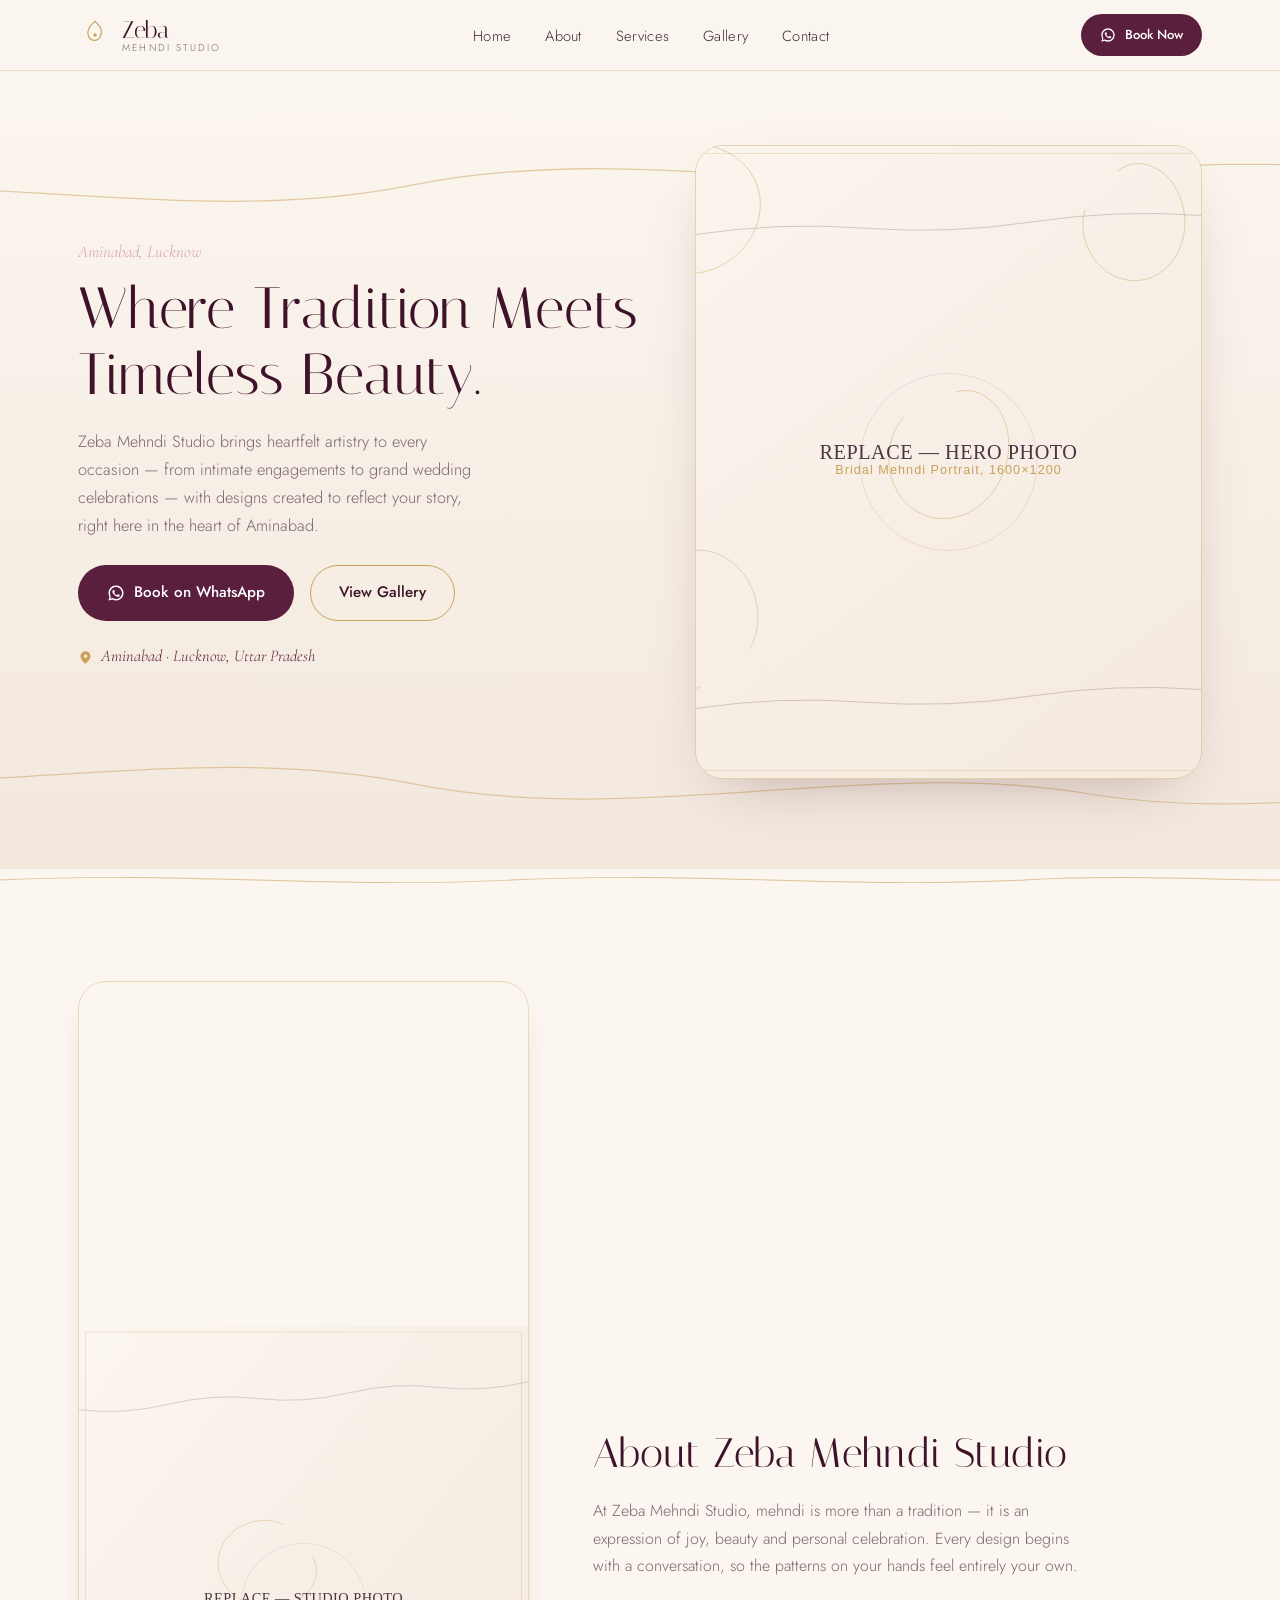
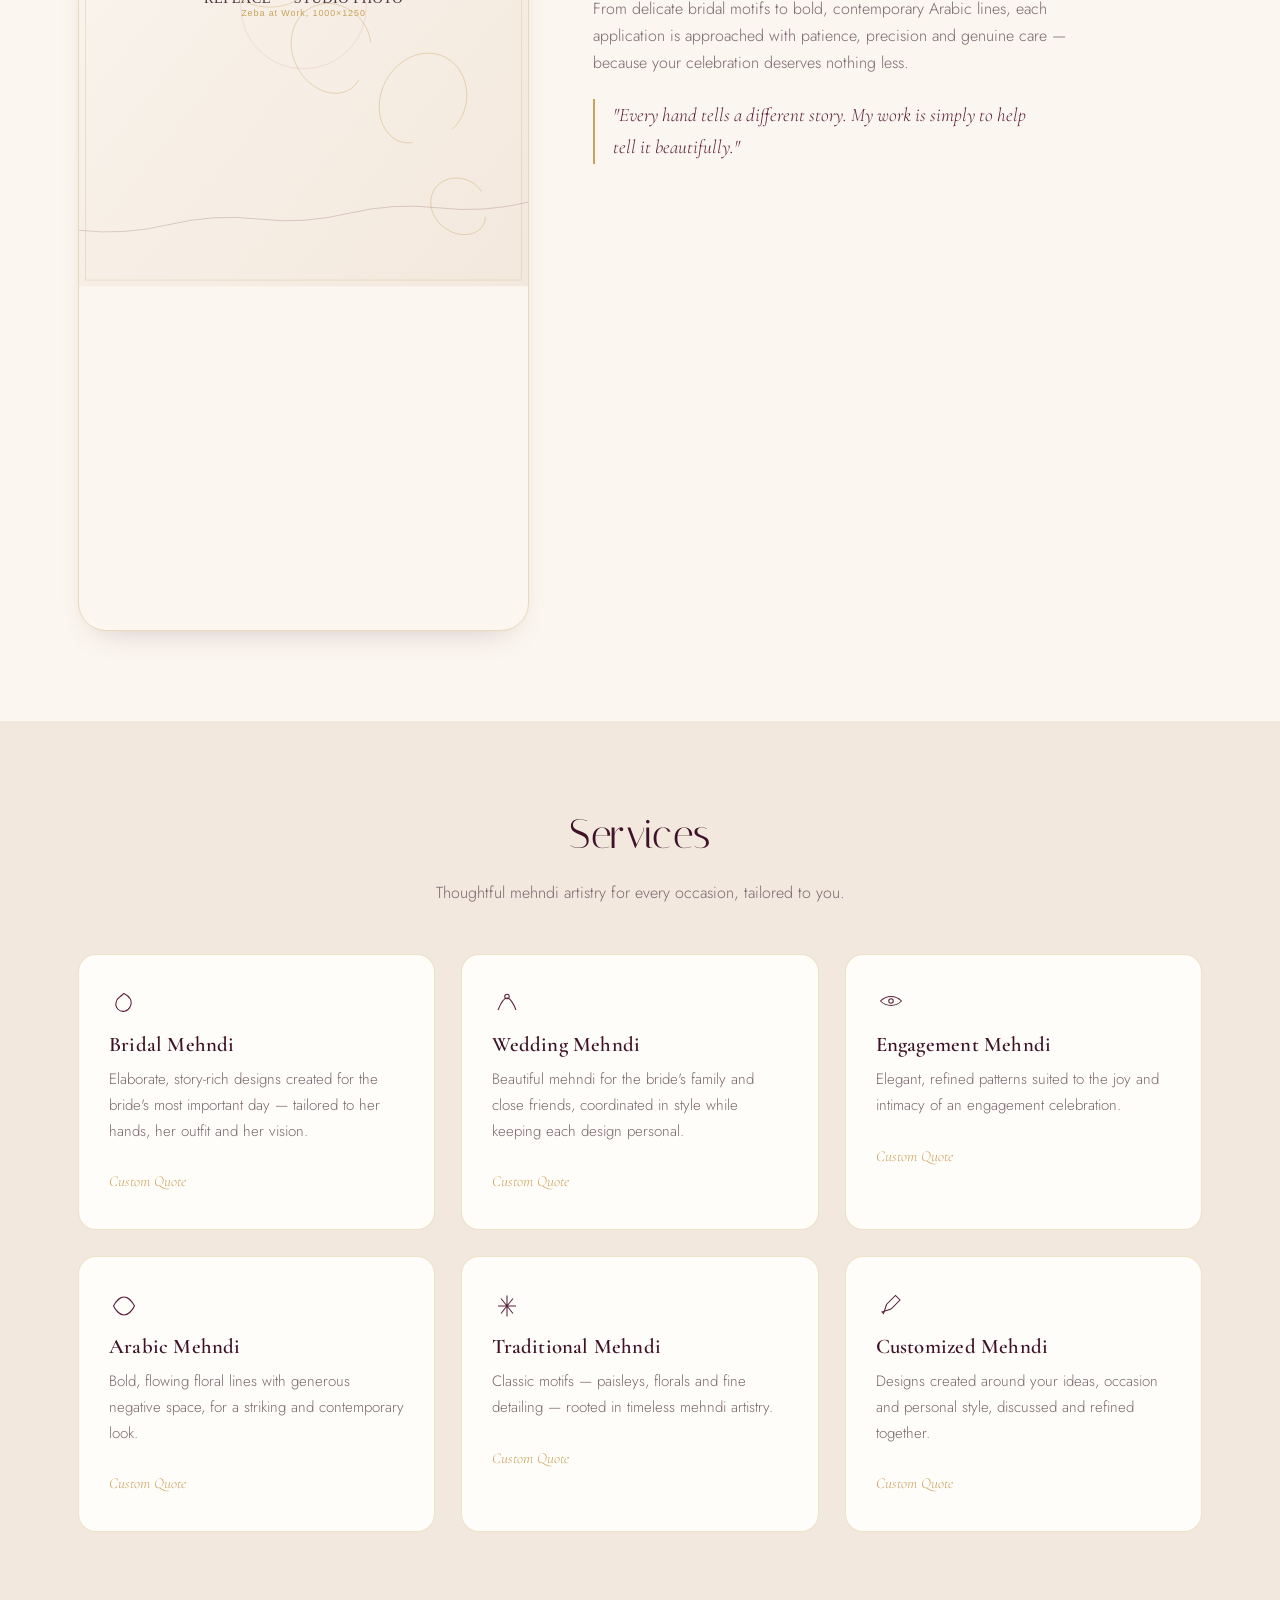
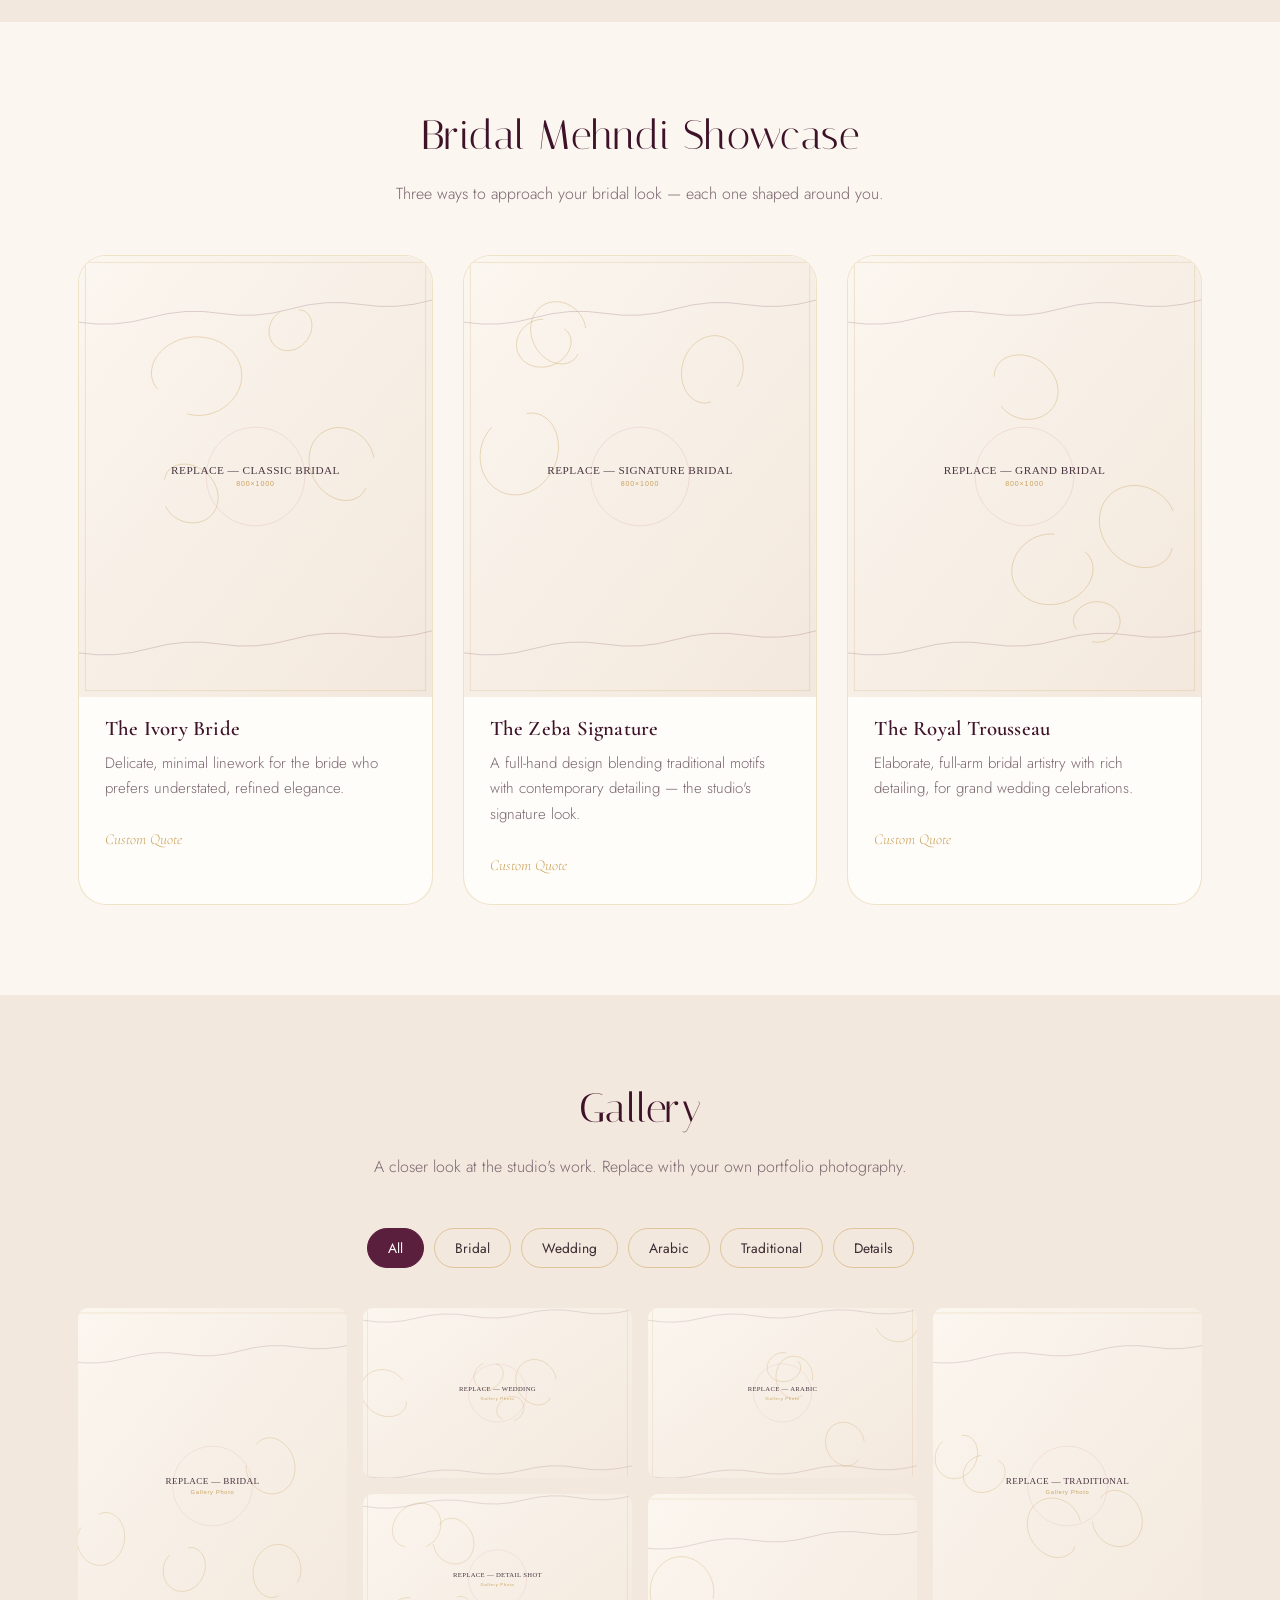
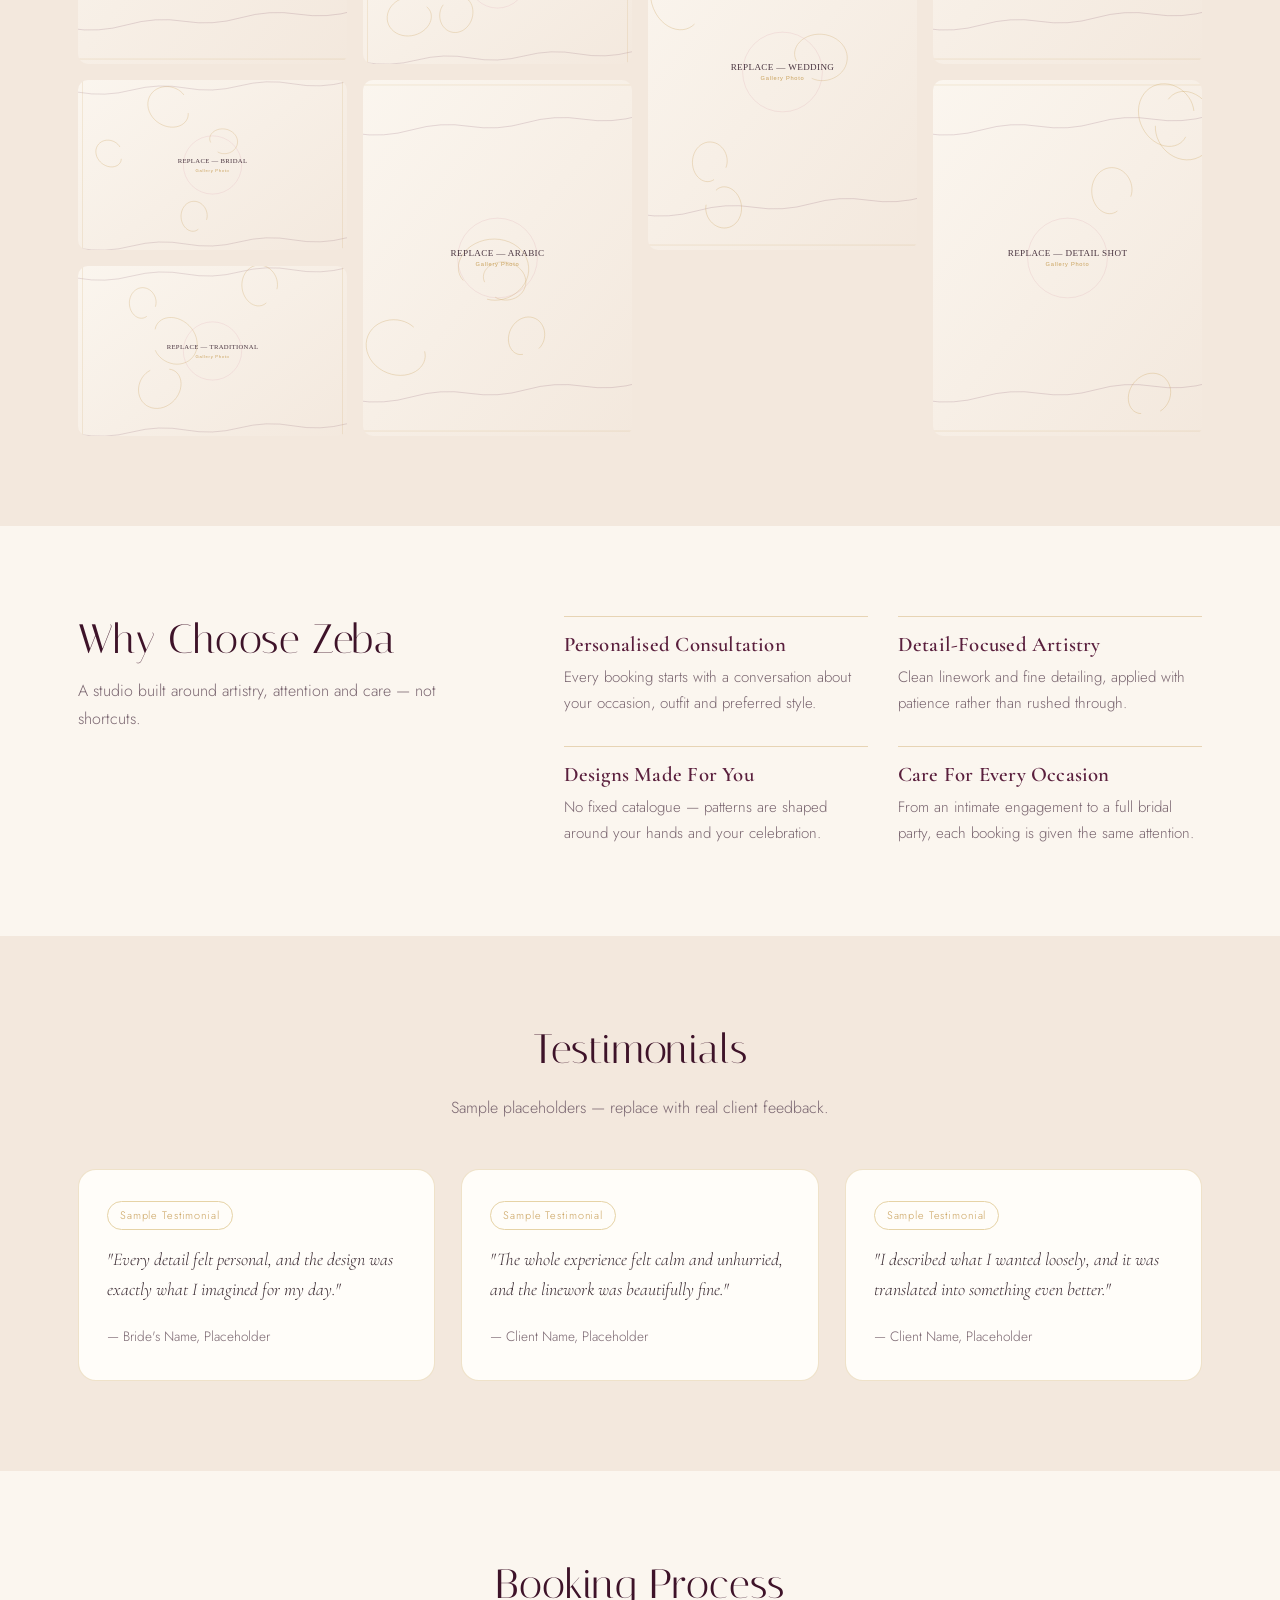
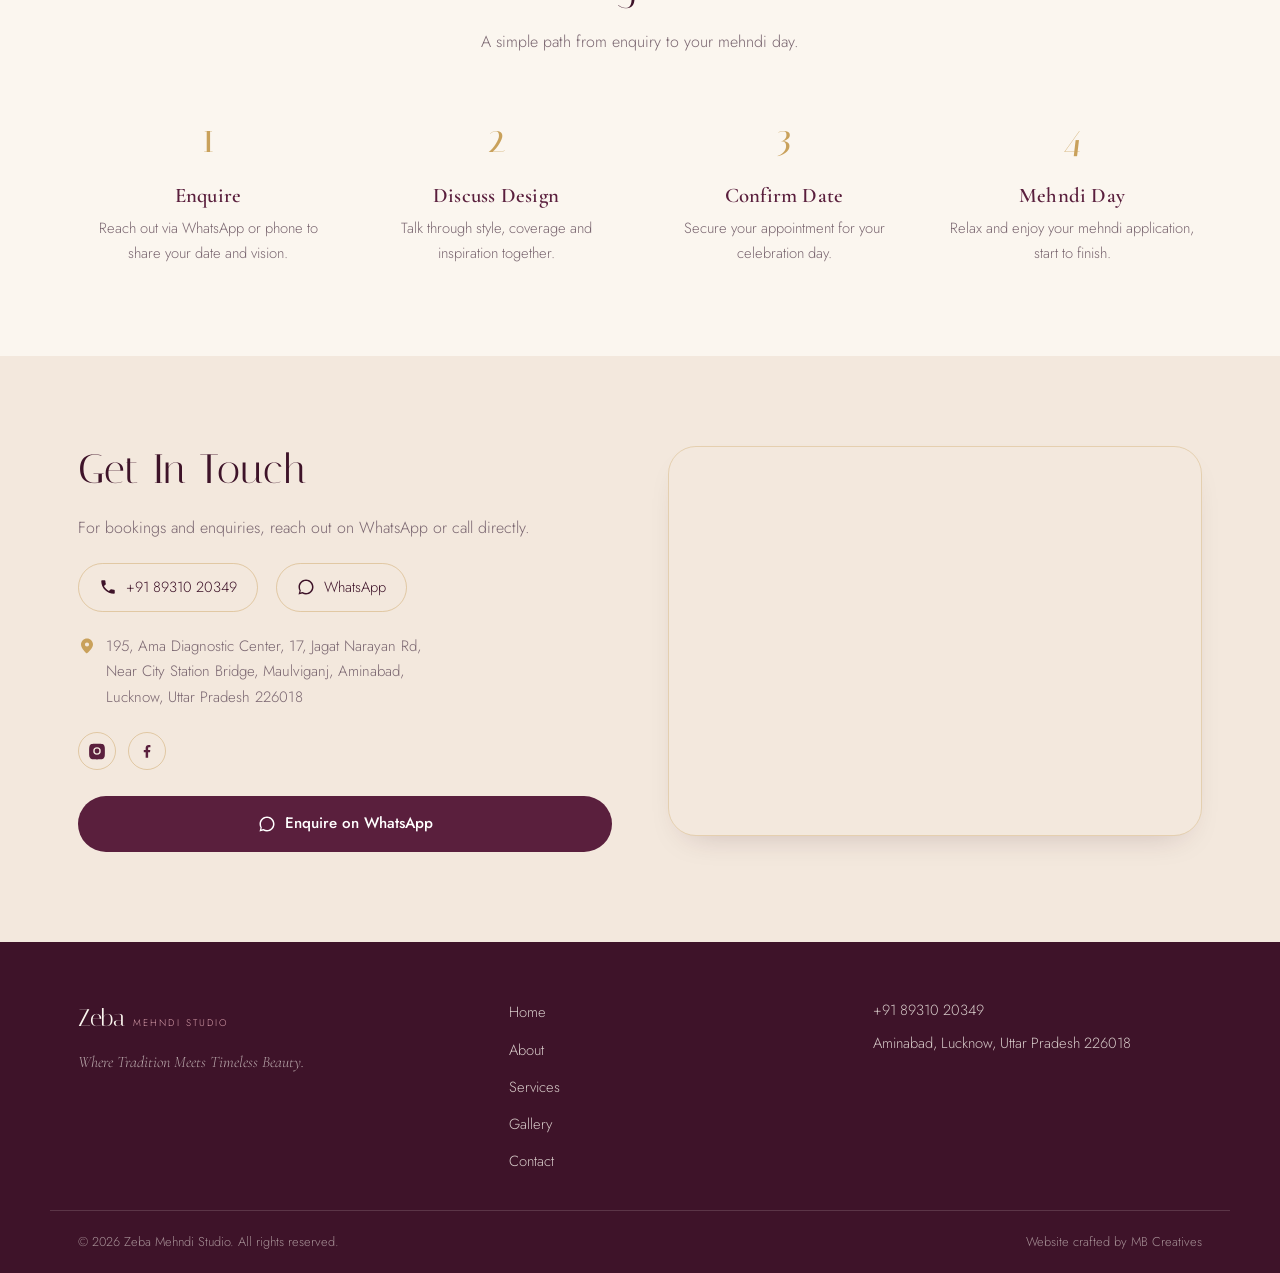
==== commit ea111b0e: "error solved" ====
--- a/index.html
+++ b/index.html
@@ -1,40 +1,34 @@
 <!DOCTYPE html>
 <html lang="en">
-
 <head>
-  <meta charset="UTF-8">
-  <meta name="viewport" content="width=device-width, initial-scale=1.0">
-  <title>Zeba Mehndi Studio | Bridal &amp; Mehndi Artist in Aminabad, Lucknow</title>
-  <meta name="description"
-    content="Zeba Mehndi Studio in Aminabad, Lucknow offers bridal, wedding, engagement, Arabic and traditional mehndi with personalised, detail-focused artistry. Book on WhatsApp today.">
-  <meta name="keywords"
-    content="Mehndi Artist in Lucknow, Bridal Mehndi Artist in Aminabad, Mehndi Artist in Aminabad Lucknow, Mehndi Studio Lucknow, Bridal Mehndi Lucknow">
-  <meta name="robots" content="index, follow">
-  <link rel="canonical" href="https://www.zebamehndistudio.com/">
-
-  <!-- Open Graph -->
-  <meta property="og:type" content="business.business">
-  <meta property="og:title" content="Zeba Mehndi Studio | Where Tradition Meets Timeless Beauty">
-  <meta property="og:description"
-    content="Bridal, wedding, engagement, Arabic and traditional mehndi artistry in Aminabad, Lucknow. Personalised designs for every celebration.">
-  <meta property="og:image" content="assets/images/hero/hero-bridal.svg">
-  <meta property="og:locale" content="en_IN">
-  <meta property="og:url" content="https://www.zebamehndistudio.pages.dev/">
-
-  <!-- Favicon -->
-  <link rel="icon" type="image/svg+xml" href="favicon/favicon.svg">
-
-  <!-- Fonts -->
-  <link rel="preconnect" href="https://fonts.googleapis.com">
-  <link rel="preconnect" href="https://fonts.gstatic.com" crossorigin>
-  <link
-    href="https://fonts.googleapis.com/css2?family=Italiana&family=Cormorant+Garamond:ital,wght@0,400;0,500;0,600;1,400;1,500&family=Jost:wght@300;400;500;600&display=swap"
-    rel="stylesheet">
-
-  <link rel="stylesheet" href="assets/css/style.css">
-
-  <!-- Local Business structured data — only confirmed details are included -->
-  <script type="application/ld+json">
+<meta charset="UTF-8">
+<meta name="viewport" content="width=device-width, initial-scale=1.0">
+<title>Zeba Mehndi Studio | Bridal &amp; Mehndi Artist in Aminabad, Lucknow</title>
+<meta name="description" content="Zeba Mehndi Studio in Aminabad, Lucknow offers bridal, wedding, engagement, Arabic and traditional mehndi with personalised, detail-focused artistry. Book on WhatsApp today.">
+<meta name="keywords" content="Mehndi Artist in Lucknow, Bridal Mehndi Artist in Aminabad, Mehndi Artist in Aminabad Lucknow, Mehndi Studio Lucknow, Bridal Mehndi Lucknow">
+<meta name="robots" content="index, follow">
+<link rel="canonical" href="https://www.zebamehndistudio.com/">
+
+<!-- Open Graph -->
+<meta property="og:type" content="business.business">
+<meta property="og:title" content="Zeba Mehndi Studio | Where Tradition Meets Timeless Beauty">
+<meta property="og:description" content="Bridal, wedding, engagement, Arabic and traditional mehndi artistry in Aminabad, Lucknow. Personalised designs for every celebration.">
+<meta property="og:image" content="assets/images/hero/hero-bridal.svg">
+<meta property="og:locale" content="en_IN">
+<meta property="og:url" content="https://www.zebamehndistudio.com/">
+
+<!-- Favicon -->
+<link rel="icon" type="image/svg+xml" href="favicon/favicon.svg">
+
+<!-- Fonts -->
+<link rel="preconnect" href="https://fonts.googleapis.com">
+<link rel="preconnect" href="https://fonts.gstatic.com" crossorigin>
+<link href="https://fonts.googleapis.com/css2?family=Italiana&family=Cormorant+Garamond:ital,wght@0,400;0,500;0,600;1,400;1,500&family=Jost:wght@300;400;500;600&display=swap" rel="stylesheet">
+
+<link rel="stylesheet" href="assets/css/style.css">
+
+<!-- Local Business structured data — only confirmed details are included -->
+<script type="application/ld+json">
 {
   "@context": "https://schema.org",
   "@type": "BeautySalon",
@@ -49,535 +43,406 @@
     "postalCode": "226018",
     "addressCountry": "IN"
   },
-  "url": "https://www.zebamehndistudio.pages.dev/",
+  "url": "https://www.zebamehndistudio.com/",
   "areaServed": "Lucknow"
 }
 </script>
 </head>
-
 <body>
 
-  <a class="skip-link" href="#main">Skip to content</a>
-
-  <!-- ===== HEADER ===== -->
-  <header class="site-header" id="site-header">
-    <div class="container header-inner">
-      <a href="#home" class="logo" aria-label="Zeba Mehndi Studio, home">
-        <span class="logo-mark" aria-hidden="true">
-          <svg viewBox="0 0 40 40" width="34" height="34">
-            <path d="M20 4 C 26 10, 30 14, 26 22 C 23 28, 14 28, 12 20 C 10 13, 15 8, 20 4 Z" fill="none"
-              stroke="currentColor" stroke-width="1.4" />
-            <circle cx="20" cy="20" r="2" fill="currentColor" />
-          </svg>
-        </span>
-        <span class="logo-text">
-          <span class="logo-name">Zeba</span>
-          <span class="logo-sub">Mehndi Studio</span>
-        </span>
+<a class="skip-link" href="#main">Skip to content</a>
+
+<!-- ===== HEADER ===== -->
+<header class="site-header" id="site-header">
+  <div class="container header-inner">
+    <a href="#home" class="logo" aria-label="Zeba Mehndi Studio, home">
+      <span class="logo-mark" aria-hidden="true">
+        <svg viewBox="0 0 40 40" width="34" height="34"><path d="M20 4 C 26 10, 30 14, 26 22 C 23 28, 14 28, 12 20 C 10 13, 15 8, 20 4 Z" fill="none" stroke="currentColor" stroke-width="1.4"/><circle cx="20" cy="20" r="2" fill="currentColor"/></svg>
+      </span>
+      <span class="logo-text">
+        <span class="logo-name">Zeba</span>
+        <span class="logo-sub">Mehndi Studio</span>
+      </span>
+    </a>
+
+    <nav class="main-nav" id="main-nav" aria-label="Primary">
+      <ul>
+        <li><a href="#home">Home</a></li>
+        <li><a href="#about">About</a></li>
+        <li><a href="#services">Services</a></li>
+        <li><a href="#gallery">Gallery</a></li>
+        <li><a href="#contact">Contact</a></li>
+      </ul>
+    </nav>
+
+    <div class="header-actions">
+      <a class="btn btn-whatsapp btn-small" href="https://wa.me/918931020349?text=Hello%20Zeba%20Mehndi%20Studio%2C%20I%20would%20like%20to%20enquire%20about%20your%20mehndi%20services.%20Please%20share%20the%20details%20and%20availability." target="_blank" rel="noopener">
+        <svg viewBox="0 0 24 24" width="16" height="16" aria-hidden="true"><path fill="currentColor" d="M12 2C6.48 2 2 6.48 2 12c0 1.86.5 3.6 1.36 5.1L2 22l4.98-1.31A9.94 9.94 0 0 0 12 22c5.52 0 10-4.48 10-10S17.52 2 12 2zm0 18c-1.6 0-3.1-.44-4.38-1.2l-.31-.19-2.96.78.79-2.88-.2-.3A7.94 7.94 0 0 1 4 12c0-4.41 3.59-8 8-8s8 3.59 8 8-3.59 8-8 8zm4.4-5.6c-.24-.12-1.43-.7-1.65-.78-.22-.08-.38-.12-.54.12-.16.24-.62.78-.76.94-.14.16-.28.18-.52.06-.24-.12-1.01-.37-1.92-1.18-.71-.63-1.19-1.41-1.33-1.65-.14-.24-.01-.37.1-.49.11-.11.24-.28.36-.42.12-.14.16-.24.24-.4.08-.16.04-.3-.02-.42-.06-.12-.54-1.3-.74-1.78-.19-.46-.39-.4-.54-.4-.14 0-.3-.02-.46-.02s-.42.06-.64.3c-.22.24-.84.82-.84 2s.86 2.32.98 2.48c.12.16 1.7 2.6 4.12 3.64.58.25 1.03.4 1.38.51.58.18 1.11.16 1.53.1.47-.07 1.43-.58 1.63-1.14.2-.56.2-1.04.14-1.14-.06-.1-.22-.16-.46-.28z"/></svg>
+        <span>Book Now</span>
       </a>
-
-      <nav class="main-nav" id="main-nav" aria-label="Primary">
-        <ul>
-          <li><a href="#home">Home</a></li>
-          <li><a href="#about">About</a></li>
-          <li><a href="#services">Services</a></li>
-          <li><a href="#gallery">Gallery</a></li>
-          <li><a href="#contact">Contact</a></li>
-        </ul>
-      </nav>
-
-      <div class="header-actions">
-        <a class="btn btn-whatsapp btn-small"
-          href="https://wa.me/918931020349?text=Hello%20Zeba%20Mehndi%20Studio%2C%20I%20would%20like%20to%20enquire%20about%20your%20mehndi%20services.%20Please%20share%20the%20details%20and%20availability."
-          target="_blank" rel="noopener">
-          <svg viewBox="0 0 24 24" width="16" height="16" aria-hidden="true">
-            <path fill="currentColor"
-              d="M12 2C6.48 2 2 6.48 2 12c0 1.86.5 3.6 1.36 5.1L2 22l4.98-1.31A9.94 9.94 0 0 0 12 22c5.52 0 10-4.48 10-10S17.52 2 12 2zm0 18c-1.6 0-3.1-.44-4.38-1.2l-.31-.19-2.96.78.79-2.88-.2-.3A7.94 7.94 0 0 1 4 12c0-4.41 3.59-8 8-8s8 3.59 8 8-3.59 8-8 8zm4.4-5.6c-.24-.12-1.43-.7-1.65-.78-.22-.08-.38-.12-.54.12-.16.24-.62.78-.76.94-.14.16-.28.18-.52.06-.24-.12-1.01-.37-1.92-1.18-.71-.63-1.19-1.41-1.33-1.65-.14-.24-.01-.37.1-.49.11-.11.24-.28.36-.42.12-.14.16-.24.24-.4.08-.16.04-.3-.02-.42-.06-.12-.54-1.3-.74-1.78-.19-.46-.39-.4-.54-.4-.14 0-.3-.02-.46-.02s-.42.06-.64.3c-.22.24-.84.82-.84 2s.86 2.32.98 2.48c.12.16 1.7 2.6 4.12 3.64.58.25 1.03.4 1.38.51.58.18 1.11.16 1.53.1.47-.07 1.43-.58 1.63-1.14.2-.56.2-1.04.14-1.14-.06-.1-.22-.16-.46-.28z" />
-          </svg>
-          <span>Book Now</span>
+      <button class="nav-toggle" id="nav-toggle" aria-label="Open menu" aria-expanded="false" aria-controls="main-nav">
+        <span></span><span></span><span></span>
+      </button>
+    </div>
+  </div>
+</header>
+
+<div class="nav-backdrop" id="navBackdrop" hidden></div>
+
+<main id="main">
+
+  <!-- ===== HERO ===== -->
+  <section class="hero" id="home">
+    <div class="hero-motif" aria-hidden="true">
+      <svg class="draw-line" viewBox="0 0 1600 700" preserveAspectRatio="xMidYMid slice">
+        <path id="heroPaisley" d="M1150 190 C 1260 225, 1310 305, 1275 385 C 1240 460, 1135 480, 1075 420 C 1020 365, 1035 275, 1100 220 C 1115 207, 1132 197, 1150 190 Z" fill="none" stroke="currentColor" stroke-width="1.5"/>
+        <path id="heroVine" d="M0 110 C 200 80, 400 140, 600 100 C 800 60, 1000 120, 1200 90 C 1350 70, 1470 95, 1600 78 M0 615 C 200 645, 400 585, 600 625 C 800 665, 1000 600, 1200 635 C 1350 658, 1470 620, 1600 648" fill="none" stroke="currentColor" stroke-width="1.1"/>
+      </svg>
+    </div>
+
+    <div class="container hero-inner">
+      <div class="hero-copy">
+        <p class="hero-eyebrow">Aminabad, Lucknow</p>
+        <h1 class="hero-title">Where Tradition Meets<br>Timeless Beauty.</h1>
+        <p class="hero-text">Zeba Mehndi Studio brings heartfelt artistry to every occasion — from intimate engagements to grand wedding celebrations — with designs created to reflect your story, right here in the heart of Aminabad.</p>
+        <div class="hero-ctas">
+          <a class="btn btn-whatsapp" href="https://wa.me/918931020349?text=Hello%20Zeba%20Mehndi%20Studio%2C%20I%20would%20like%20to%20enquire%20about%20your%20mehndi%20services.%20Please%20share%20the%20details%20and%20availability." target="_blank" rel="noopener">
+            <svg viewBox="0 0 24 24" width="18" height="18" aria-hidden="true"><path fill="currentColor" d="M12 2C6.48 2 2 6.48 2 12c0 1.86.5 3.6 1.36 5.1L2 22l4.98-1.31A9.94 9.94 0 0 0 12 22c5.52 0 10-4.48 10-10S17.52 2 12 2zm0 18c-1.6 0-3.1-.44-4.38-1.2l-.31-.19-2.96.78.79-2.88-.2-.3A7.94 7.94 0 0 1 4 12c0-4.41 3.59-8 8-8s8 3.59 8 8-3.59 8-8 8zm4.4-5.6c-.24-.12-1.43-.7-1.65-.78-.22-.08-.38-.12-.54.12-.16.24-.62.78-.76.94-.14.16-.28.18-.52.06-.24-.12-1.01-.37-1.92-1.18-.71-.63-1.19-1.41-1.33-1.65-.14-.24-.01-.37.1-.49.11-.11.24-.28.36-.42.12-.14.16-.24.24-.4.08-.16.04-.3-.02-.42-.06-.12-.54-1.3-.74-1.78-.19-.46-.39-.4-.54-.4-.14 0-.3-.02-.46-.02s-.42.06-.64.3c-.22.24-.84.82-.84 2s.86 2.32.98 2.48c.12.16 1.7 2.6 4.12 3.64.58.25 1.03.4 1.38.51.58.18 1.11.16 1.53.1.47-.07 1.43-.58 1.63-1.14.2-.56.2-1.04.14-1.14-.06-.1-.22-.16-.46-.28z"/></svg>
+            <span>Book on WhatsApp</span>
+          </a>
+          <a class="btn btn-outline" href="#gallery">View Gallery</a>
+        </div>
+        <p class="hero-location">
+          <svg viewBox="0 0 24 24" width="15" height="15" aria-hidden="true"><path fill="currentColor" d="M12 2C7.6 2 4 5.6 4 10c0 5.4 7 11.5 7.3 11.8.2.1.5.1.7 0C12.3 21.5 20 15.4 20 10c0-4.4-3.6-8-8-8zm0 10.8a2.8 2.8 0 1 1 0-5.6 2.8 2.8 0 0 1 0 5.6z"/></svg>
+          Aminabad &middot; Lucknow, Uttar Pradesh
+        </p>
+      </div>
+
+      <div class="hero-visual">
+        <div class="hero-frame">
+          <img src="assets/images/hero/hero-bridal.svg" alt="Bridal mehndi design at Zeba Mehndi Studio" width="1600" height="1200">
+        </div>
+      </div>
+    </div>
+  </section>
+
+  <div class="section-divider" aria-hidden="true">
+    <svg viewBox="0 0 400 24" preserveAspectRatio="none"><path d="M0 12 C 60 2, 100 22, 160 12 C 220 2, 260 22, 320 12 C 350 6, 380 12, 400 12" fill="none" stroke="currentColor" stroke-width="1"/></svg>
+  </div>
+
+  <!-- ===== ABOUT ===== -->
+  <section class="about" id="about">
+    <div class="container about-inner">
+      <div class="about-visual">
+        <img src="assets/images/about/about-studio.svg" alt="Zeba Mehndi Studio artist portrait" width="1000" height="1250" loading="lazy">
+      </div>
+      <div class="about-copy">
+        <h2>About Zeba Mehndi Studio</h2>
+        <!-- EDITABLE: Replace with Zeba's own studio introduction, background and philosophy.
+             Do not add years of experience, awards, client counts or credentials unless the client confirms them. -->
+        <p>At Zeba Mehndi Studio, mehndi is more than a tradition — it is an expression of joy, beauty and personal celebration. Every design begins with a conversation, so the patterns on your hands feel entirely your own.</p>
+        <p>From delicate bridal motifs to bold, contemporary Arabic lines, each application is approached with patience, precision and genuine care — because your celebration deserves nothing less.</p>
+        <p class="about-quote">"Every hand tells a different story. My work is simply to help tell it beautifully."</p>
+      </div>
+    </div>
+  </section>
+
+  <!-- ===== SERVICES ===== -->
+  <section class="services" id="services">
+    <div class="container">
+      <div class="section-head">
+        <h2>Services</h2>
+        <p>Thoughtful mehndi artistry for every occasion, tailored to you.</p>
+      </div>
+
+      <div class="services-grid">
+        <div class="service-card">
+          <span class="service-icon" aria-hidden="true"><svg viewBox="0 0 40 40" width="30" height="30"><path fill="none" stroke="currentColor" stroke-width="1.4" d="M20 6c8 4 12 10 8 18-3 6-11 8-16 3-5-5-3-13 3-17 2-1.5 3.5-3 5-4z"/></svg></span>
+          <h3>Bridal Mehndi</h3>
+          <p>Elaborate, story-rich designs created for the bride's most important day — tailored to her hands, her outfit and her vision.</p>
+          <span class="price-tag">Custom Quote</span>
+        </div>
+        <div class="service-card">
+          <span class="service-icon" aria-hidden="true"><svg viewBox="0 0 40 40" width="30" height="30"><path fill="none" stroke="currentColor" stroke-width="1.4" d="M8 28c4-10 8-16 12-16s8 6 12 16"/><circle cx="20" cy="10" r="3" fill="none" stroke="currentColor" stroke-width="1.4"/></svg></span>
+          <h3>Wedding Mehndi</h3>
+          <p>Beautiful mehndi for the bride's family and close friends, coordinated in style while keeping each design personal.</p>
+          <span class="price-tag">Custom Quote</span>
+        </div>
+        <div class="service-card">
+          <span class="service-icon" aria-hidden="true"><svg viewBox="0 0 40 40" width="30" height="30"><path fill="none" stroke="currentColor" stroke-width="1.4" d="M20 10c-8 0-14 6-14 6s6 6 14 6 14-6 14-6-6-6-14-6z"/><circle cx="20" cy="16" r="3" fill="none" stroke="currentColor" stroke-width="1.4"/></svg></span>
+          <h3>Engagement Mehndi</h3>
+          <p>Elegant, refined patterns suited to the joy and intimacy of an engagement celebration.</p>
+          <span class="price-tag">Custom Quote</span>
+        </div>
+        <div class="service-card">
+          <span class="service-icon" aria-hidden="true"><svg viewBox="0 0 40 40" width="30" height="30"><path fill="none" stroke="currentColor" stroke-width="1.4" d="M6 20c4-8 10-12 14-12s10 4 14 12c-4 8-10 12-14 12s-10-4-14-12z"/></svg></span>
+          <h3>Arabic Mehndi</h3>
+          <p>Bold, flowing floral lines with generous negative space, for a striking and contemporary look.</p>
+          <span class="price-tag">Custom Quote</span>
+        </div>
+        <div class="service-card">
+          <span class="service-icon" aria-hidden="true"><svg viewBox="0 0 40 40" width="30" height="30"><path fill="none" stroke="currentColor" stroke-width="1.4" d="M20 6v28M8 20h24M12 10l16 20M28 10L12 30"/></svg></span>
+          <h3>Traditional Mehndi</h3>
+          <p>Classic motifs — paisleys, florals and fine detailing — rooted in timeless mehndi artistry.</p>
+          <span class="price-tag">Custom Quote</span>
+        </div>
+        <div class="service-card">
+          <span class="service-icon" aria-hidden="true"><svg viewBox="0 0 40 40" width="30" height="30"><path fill="none" stroke="currentColor" stroke-width="1.4" d="M10 30l4-12 12-12 6 6-12 12-12 4z"/></svg></span>
+          <h3>Customized Mehndi</h3>
+          <p>Designs created around your ideas, occasion and personal style, discussed and refined together.</p>
+          <span class="price-tag">Custom Quote</span>
+        </div>
+      </div>
+    </div>
+  </section>
+
+  <!-- ===== BRIDAL SHOWCASE ===== -->
+  <section class="bridal-showcase" id="bridal">
+    <div class="container">
+      <div class="section-head">
+        <h2>Bridal Mehndi Showcase</h2>
+        <p>Three ways to approach your bridal look — each one shaped around you.</p>
+      </div>
+      <!-- EDITABLE: Style names below are suggested labels, not confirmed packages or pricing. Replace freely. -->
+      <div class="bridal-grid">
+        <article class="bridal-card">
+          <div class="bridal-img"><img src="assets/images/bridal/bridal-classic.svg" alt="The Ivory Bride bridal mehndi style" width="800" height="1000" loading="lazy"></div>
+          <h3>The Ivory Bride</h3>
+          <p>Delicate, minimal linework for the bride who prefers understated, refined elegance.</p>
+          <span class="price-tag">Custom Quote</span>
+        </article>
+        <article class="bridal-card">
+          <div class="bridal-img"><img src="assets/images/bridal/bridal-signature.svg" alt="The Zeba Signature bridal mehndi style" width="800" height="1000" loading="lazy"></div>
+          <h3>The Zeba Signature</h3>
+          <p>A full-hand design blending traditional motifs with contemporary detailing — the studio's signature look.</p>
+          <span class="price-tag">Custom Quote</span>
+        </article>
+        <article class="bridal-card">
+          <div class="bridal-img"><img src="assets/images/bridal/bridal-grand.svg" alt="The Royal Trousseau bridal mehndi style" width="800" height="1000" loading="lazy"></div>
+          <h3>The Royal Trousseau</h3>
+          <p>Elaborate, full-arm bridal artistry with rich detailing, for grand wedding celebrations.</p>
+          <span class="price-tag">Custom Quote</span>
+        </article>
+      </div>
+    </div>
+  </section>
+
+  <!-- ===== GALLERY ===== -->
+  <section class="gallery" id="gallery">
+    <div class="container">
+      <div class="section-head">
+        <h2>Gallery</h2>
+        <p>A closer look at the studio's work. Replace with your own portfolio photography.</p>
+      </div>
+
+      <div class="gallery-filters" role="tablist" aria-label="Filter gallery">
+        <button class="filter-btn is-active" data-filter="all" role="tab" aria-selected="true">All</button>
+        <button class="filter-btn" data-filter="bridal" role="tab" aria-selected="false">Bridal</button>
+        <button class="filter-btn" data-filter="wedding" role="tab" aria-selected="false">Wedding</button>
+        <button class="filter-btn" data-filter="arabic" role="tab" aria-selected="false">Arabic</button>
+        <button class="filter-btn" data-filter="traditional" role="tab" aria-selected="false">Traditional</button>
+        <button class="filter-btn" data-filter="details" role="tab" aria-selected="false">Details</button>
+      </div>
+
+      <div class="gallery-grid" id="galleryGrid">
+        <button class="gallery-item" data-cat="bridal" style="--span:2"><img src="assets/images/gallery/bridal-1.svg" alt="Bridal mehndi design" loading="lazy"></button>
+        <button class="gallery-item" data-cat="wedding" style="--span:1"><img src="assets/images/gallery/wedding-2.svg" alt="Wedding mehndi design" loading="lazy"></button>
+        <button class="gallery-item" data-cat="arabic" style="--span:1"><img src="assets/images/gallery/arabic-1.svg" alt="Arabic mehndi design" loading="lazy"></button>
+        <button class="gallery-item" data-cat="traditional" style="--span:2"><img src="assets/images/gallery/traditional-1.svg" alt="Traditional mehndi design" loading="lazy"></button>
+        <button class="gallery-item" data-cat="details" style="--span:1"><img src="assets/images/gallery/details-1.svg" alt="Mehndi detail shot" loading="lazy"></button>
+        <button class="gallery-item" data-cat="wedding" style="--span:2"><img src="assets/images/gallery/wedding-1.svg" alt="Wedding mehndi design" loading="lazy"></button>
+        <button class="gallery-item" data-cat="bridal" style="--span:1"><img src="assets/images/gallery/bridal-2.svg" alt="Bridal mehndi design" loading="lazy"></button>
+        <button class="gallery-item" data-cat="arabic" style="--span:2"><img src="assets/images/gallery/arabic-2.svg" alt="Arabic mehndi design" loading="lazy"></button>
+        <button class="gallery-item" data-cat="details" style="--span:2"><img src="assets/images/gallery/details-2.svg" alt="Mehndi detail shot" loading="lazy"></button>
+        <button class="gallery-item" data-cat="traditional" style="--span:1"><img src="assets/images/gallery/traditional-2.svg" alt="Traditional mehndi design" loading="lazy"></button>
+      </div>
+    </div>
+  </section>
+
+  <!-- Lightbox -->
+  <div class="lightbox" id="lightbox" role="dialog" aria-modal="true" aria-label="Image viewer" hidden>
+    <button class="lightbox-close" id="lightboxClose" aria-label="Close image viewer">&times;</button>
+    <button class="lightbox-prev" id="lightboxPrev" aria-label="Previous image">&#8249;</button>
+    <img class="lightbox-img" id="lightboxImg" src="" alt="">
+    <button class="lightbox-next" id="lightboxNext" aria-label="Next image">&#8250;</button>
+  </div>
+
+  <!-- ===== WHY CHOOSE ZEBA ===== -->
+  <section class="why-choose">
+    <div class="container why-inner">
+      <div class="why-copy">
+        <h2>Why Choose Zeba</h2>
+        <p>A studio built around artistry, attention and care — not shortcuts.</p>
+      </div>
+      <div class="why-grid">
+        <div class="why-item">
+          <h3>Personalised Consultation</h3>
+          <p>Every booking starts with a conversation about your occasion, outfit and preferred style.</p>
+        </div>
+        <div class="why-item">
+          <h3>Detail-Focused Artistry</h3>
+          <p>Clean linework and fine detailing, applied with patience rather than rushed through.</p>
+        </div>
+        <div class="why-item">
+          <h3>Designs Made For You</h3>
+          <p>No fixed catalogue — patterns are shaped around your hands and your celebration.</p>
+        </div>
+        <div class="why-item">
+          <h3>Care For Every Occasion</h3>
+          <p>From an intimate engagement to a full bridal party, each booking is given the same attention.</p>
+        </div>
+      </div>
+    </div>
+  </section>
+
+  <!-- ===== TESTIMONIALS ===== -->
+  <section class="testimonials">
+    <div class="container">
+      <div class="section-head">
+        <h2>Testimonials</h2>
+        <p>Sample placeholders — replace with real client feedback.</p>
+      </div>
+      <!-- EDITABLE: These are placeholder testimonials only. Replace text and names with genuine client reviews before launch. -->
+      <div class="testimonial-grid">
+        <blockquote class="testimonial-card">
+          <span class="sample-tag">Sample Testimonial</span>
+          <p>"Every detail felt personal, and the design was exactly what I imagined for my day."</p>
+          <cite>— Bride's Name, Placeholder</cite>
+        </blockquote>
+        <blockquote class="testimonial-card">
+          <span class="sample-tag">Sample Testimonial</span>
+          <p>"The whole experience felt calm and unhurried, and the linework was beautifully fine."</p>
+          <cite>— Client Name, Placeholder</cite>
+        </blockquote>
+        <blockquote class="testimonial-card">
+          <span class="sample-tag">Sample Testimonial</span>
+          <p>"I described what I wanted loosely, and it was translated into something even better."</p>
+          <cite>— Client Name, Placeholder</cite>
+        </blockquote>
+      </div>
+    </div>
+  </section>
+
+  <!-- ===== BOOKING PROCESS ===== -->
+  <section class="booking">
+    <div class="container">
+      <div class="section-head">
+        <h2>Booking Process</h2>
+        <p>A simple path from enquiry to your mehndi day.</p>
+      </div>
+      <div class="booking-steps">
+        <div class="booking-step">
+          <span class="step-num">1</span>
+          <h3>Enquire</h3>
+          <p>Reach out via WhatsApp or phone to share your date and vision.</p>
+        </div>
+        <div class="booking-step">
+          <span class="step-num">2</span>
+          <h3>Discuss Design</h3>
+          <p>Talk through style, coverage and inspiration together.</p>
+        </div>
+        <div class="booking-step">
+          <span class="step-num">3</span>
+          <h3>Confirm Date</h3>
+          <p>Secure your appointment for your celebration day.</p>
+        </div>
+        <div class="booking-step">
+          <span class="step-num">4</span>
+          <h3>Mehndi Day</h3>
+          <p>Relax and enjoy your mehndi application, start to finish.</p>
+        </div>
+      </div>
+    </div>
+  </section>
+
+  <!-- ===== CONTACT ===== -->
+  <section class="contact" id="contact">
+    <div class="container contact-inner">
+      <div class="contact-info">
+        <h2>Get In Touch</h2>
+        <p>For bookings and enquiries, reach out on WhatsApp or call directly.</p>
+
+        <div class="contact-row">
+          <a class="contact-link" href="tel:+918931020349">
+            <svg viewBox="0 0 24 24" width="18" height="18" aria-hidden="true"><path fill="currentColor" d="M6.6 10.8c1.4 2.8 3.8 5.2 6.6 6.6l2.2-2.2c.3-.3.7-.4 1-.2 1.1.4 2.3.6 3.6.6.6 0 1 .4 1 1V20c0 .6-.4 1-1 1C10.6 21 3 13.4 3 4c0-.6.4-1 1-1h3.5c.6 0 1 .4 1 1 0 1.3.2 2.5.6 3.6.1.4 0 .8-.2 1L6.6 10.8z"/></svg>
+            <span>+91 89310 20349</span>
+          </a>
+          <a class="contact-link" href="https://wa.me/918931020349?text=Hello%20Zeba%20Mehndi%20Studio%2C%20I%20would%20like%20to%20enquire%20about%20your%20mehndi%20services.%20Please%20share%20the%20details%20and%20availability." target="_blank" rel="noopener">
+            <svg viewBox="0 0 24 24" width="18" height="18" aria-hidden="true"><path fill="currentColor" d="M12 2C6.48 2 2 6.48 2 12c0 1.86.5 3.6 1.36 5.1L2 22l4.98-1.31A9.94 9.94 0 0 0 12 22c5.52 0 10-4.48 10-10S17.52 2 12 2zm0 18c-1.6 0-3.1-.44-4.38-1.2l-.31-.19-2.96.78.79-2.88-.2-.3A7.94 7.94 0 0 1 4 12c0-4.41 3.59-8 8-8s8 3.59 8 8-3.59 8-8 8z"/></svg>
+            <span>WhatsApp</span>
+          </a>
+        </div>
+
+        <div class="contact-address">
+          <svg viewBox="0 0 24 24" width="18" height="18" aria-hidden="true"><path fill="currentColor" d="M12 2C7.6 2 4 5.6 4 10c0 5.4 7 11.5 7.3 11.8.2.1.5.1.7 0C12.3 21.5 20 15.4 20 10c0-4.4-3.6-8-8-8zm0 10.8a2.8 2.8 0 1 1 0-5.6 2.8 2.8 0 0 1 0 5.6z"/></svg>
+          <p>195, Ama Diagnostic Center, 17, Jagat Narayan Rd,<br>Near City Station Bridge, Maulviganj, Aminabad,<br>Lucknow, Uttar Pradesh 226018</p>
+        </div>
+
+        <!-- EDITABLE: Replace # with real social profile URLs once available -->
+        <div class="social-row">
+          <a href="#" class="social-icon" aria-label="Instagram (placeholder link)"><svg viewBox="0 0 24 24" width="18" height="18"><path fill="currentColor" d="M12 2.2c3.2 0 3.6 0 4.9.1 1.2.1 2 .3 2.5.5.6.2 1 .5 1.5 1 .4.4.7.9 1 1.5.2.5.4 1.3.5 2.5.1 1.3.1 1.7.1 4.9s0 3.6-.1 4.9c-.1 1.2-.3 2-.5 2.5-.2.6-.5 1-1 1.5-.4.4-.9.7-1.5 1-.5.2-1.3.4-2.5.5-1.3.1-1.7.1-4.9.1s-3.6 0-4.9-.1c-1.2-.1-2-.3-2.5-.5-.6-.2-1-.5-1.5-1-.4-.4-.7-.9-1-1.5-.2-.5-.4-1.3-.5-2.5-.1-1.3-.1-1.7-.1-4.9s0-3.6.1-4.9c.1-1.2.3-2 .5-2.5.2-.6.5-1 1-1.5.4-.4.9-.7 1.5-1 .5-.2 1.3-.4 2.5-.5 1.3-.1 1.7-.1 4.9-.1zM12 7a5 5 0 1 0 0 10 5 5 0 0 0 0-10zm0 8.2a3.2 3.2 0 1 1 0-6.4 3.2 3.2 0 0 1 0 6.4zm5.2-8.4a1.2 1.2 0 1 1-2.4 0 1.2 1.2 0 0 1 2.4 0z"/></svg></a>
+          <a href="#" class="social-icon" aria-label="Facebook (placeholder link)"><svg viewBox="0 0 24 24" width="18" height="18"><path fill="currentColor" d="M13.5 21v-7.5h2.5l.4-3H13.5V8.4c0-.9.2-1.5 1.5-1.5h1.6V4.3C16.3 4.2 15.3 4 14.2 4c-2.4 0-4 1.5-4 4.1V10.5H7.7v3H10.2V21h3.3z"/></svg></a>
+        </div>
+
+        <a class="btn btn-whatsapp btn-block" href="https://wa.me/918931020349?text=Hello%20Zeba%20Mehndi%20Studio%2C%20I%20would%20like%20to%20enquire%20about%20your%20mehndi%20services.%20Please%20share%20the%20details%20and%20availability." target="_blank" rel="noopener">
+          <svg viewBox="0 0 24 24" width="18" height="18" aria-hidden="true"><path fill="currentColor" d="M12 2C6.48 2 2 6.48 2 12c0 1.86.5 3.6 1.36 5.1L2 22l4.98-1.31A9.94 9.94 0 0 0 12 22c5.52 0 10-4.48 10-10S17.52 2 12 2zm0 18c-1.6 0-3.1-.44-4.38-1.2l-.31-.19-2.96.78.79-2.88-.2-.3A7.94 7.94 0 0 1 4 12c0-4.41 3.59-8 8-8s8 3.59 8 8-3.59 8-8 8z"/></svg>
+          <span>Enquire on WhatsApp</span>
         </a>
-        <button class="nav-toggle" id="nav-toggle" aria-label="Open menu" aria-expanded="false"
-          aria-controls="main-nav">
-          <span></span><span></span><span></span>
-        </button>
-      </div>
-    </div>
-  </header>
-
-  <main id="main">
-
-    <!-- ===== HERO ===== -->
-    <section class="hero" id="home">
-      <div class="hero-motif" aria-hidden="true">
-        <svg class="draw-line" viewBox="0 0 1600 700" preserveAspectRatio="xMidYMid slice">
-          <path id="heroPaisley"
-            d="M1150 190 C 1260 225, 1310 305, 1275 385 C 1240 460, 1135 480, 1075 420 C 1020 365, 1035 275, 1100 220 C 1115 207, 1132 197, 1150 190 Z"
-            fill="none" stroke="currentColor" stroke-width="1.5" />
-          <path id="heroVine"
-            d="M0 110 C 200 80, 400 140, 600 100 C 800 60, 1000 120, 1200 90 C 1350 70, 1470 95, 1600 78 M0 615 C 200 645, 400 585, 600 625 C 800 665, 1000 600, 1200 635 C 1350 658, 1470 620, 1600 648"
-            fill="none" stroke="currentColor" stroke-width="1.1" />
-        </svg>
-      </div>
-
-      <div class="container hero-inner">
-        <div class="hero-copy">
-          <p class="hero-eyebrow">Aminabad, Lucknow</p>
-          <h1 class="hero-title">Where Tradition Meets<br>Timeless Beauty.</h1>
-          <p class="hero-text">Zeba Mehndi Studio brings heartfelt artistry to every occasion — from intimate
-            engagements to grand wedding celebrations — with designs created to reflect your story, right here in the
-            heart of Aminabad.</p>
-          <div class="hero-ctas">
-            <a class="btn btn-whatsapp"
-              href="https://wa.me/918931020349?text=Hello%20Zeba%20Mehndi%20Studio%2C%20I%20would%20like%20to%20enquire%20about%20your%20mehndi%20services.%20Please%20share%20the%20details%20and%20availability."
-              target="_blank" rel="noopener">
-              <svg viewBox="0 0 24 24" width="18" height="18" aria-hidden="true">
-                <path fill="currentColor"
-                  d="M12 2C6.48 2 2 6.48 2 12c0 1.86.5 3.6 1.36 5.1L2 22l4.98-1.31A9.94 9.94 0 0 0 12 22c5.52 0 10-4.48 10-10S17.52 2 12 2zm0 18c-1.6 0-3.1-.44-4.38-1.2l-.31-.19-2.96.78.79-2.88-.2-.3A7.94 7.94 0 0 1 4 12c0-4.41 3.59-8 8-8s8 3.59 8 8-3.59 8-8 8zm4.4-5.6c-.24-.12-1.43-.7-1.65-.78-.22-.08-.38-.12-.54.12-.16.24-.62.78-.76.94-.14.16-.28.18-.52.06-.24-.12-1.01-.37-1.92-1.18-.71-.63-1.19-1.41-1.33-1.65-.14-.24-.01-.37.1-.49.11-.11.24-.28.36-.42.12-.14.16-.24.24-.4.08-.16.04-.3-.02-.42-.06-.12-.54-1.3-.74-1.78-.19-.46-.39-.4-.54-.4-.14 0-.3-.02-.46-.02s-.42.06-.64.3c-.22.24-.84.82-.84 2s.86 2.32.98 2.48c.12.16 1.7 2.6 4.12 3.64.58.25 1.03.4 1.38.51.58.18 1.11.16 1.53.1.47-.07 1.43-.58 1.63-1.14.2-.56.2-1.04.14-1.14-.06-.1-.22-.16-.46-.28z" />
-              </svg>
-              <span>Book on WhatsApp</span>
-            </a>
-            <a class="btn btn-outline" href="#gallery">View Gallery</a>
-          </div>
-          <p class="hero-location">
-            <svg viewBox="0 0 24 24" width="15" height="15" aria-hidden="true">
-              <path fill="currentColor"
-                d="M12 2C7.6 2 4 5.6 4 10c0 5.4 7 11.5 7.3 11.8.2.1.5.1.7 0C12.3 21.5 20 15.4 20 10c0-4.4-3.6-8-8-8zm0 10.8a2.8 2.8 0 1 1 0-5.6 2.8 2.8 0 0 1 0 5.6z" />
-            </svg>
-            Aminabad &middot; Lucknow, Uttar Pradesh
-          </p>
-        </div>
-
-        <div class="hero-visual">
-          <div class="hero-frame">
-            <img src="assets/images/hero/hero.jpg" alt="Bridal mehndi design at Zeba Mehndi Studio" width="1600"
-              height="1200">
-          </div>
-        </div>
-      </div>
-    </section>
-
-    <div class="section-divider" aria-hidden="true">
-      <svg viewBox="0 0 400 24" preserveAspectRatio="none">
-        <path d="M0 12 C 60 2, 100 22, 160 12 C 220 2, 260 22, 320 12 C 350 6, 380 12, 400 12" fill="none"
-          stroke="currentColor" stroke-width="1" />
-      </svg>
-    </div>
-
-    <!-- ===== ABOUT ===== -->
-    <section class="about" id="about">
-      <div class="container about-inner">
-        <div class="about-visual">
-          <img src="assets/images/about/about-studio.svg" alt="Zeba Mehndi Studio artist portrait" width="1000"
-            height="1250" loading="lazy">
-        </div>
-        <div class="about-copy">
-          <h2>About Zeba Mehndi Studio</h2>
-          <!-- EDITABLE: Replace with Zeba's own studio introduction, background and philosophy.
-             Do not add years of experience, awards, client counts or credentials unless the client confirms them. -->
-          <p>At Zeba Mehndi Studio, mehndi is more than a tradition — it is an expression of joy, beauty and personal
-            celebration. Every design begins with a conversation, so the patterns on your hands feel entirely your own.
-          </p>
-          <p>From delicate bridal motifs to bold, contemporary Arabic lines, each application is approached with
-            patience, precision and genuine care — because your celebration deserves nothing less.</p>
-          <p class="about-quote">"Every hand tells a different story. My work is simply to help tell it beautifully."
-          </p>
-        </div>
-      </div>
-    </section>
-
-    <!-- ===== SERVICES ===== -->
-    <section class="services" id="services">
-      <div class="container">
-        <div class="section-head">
-          <h2>Services</h2>
-          <p>Thoughtful mehndi artistry for every occasion, tailored to you.</p>
-        </div>
-
-        <div class="services-grid">
-          <div class="service-card">
-            <span class="service-icon" aria-hidden="true"><svg viewBox="0 0 40 40" width="30" height="30">
-                <path fill="none" stroke="currentColor" stroke-width="1.4"
-                  d="M20 6c8 4 12 10 8 18-3 6-11 8-16 3-5-5-3-13 3-17 2-1.5 3.5-3 5-4z" />
-              </svg></span>
-            <h3>Bridal Mehndi</h3>
-            <p>Elaborate, story-rich designs created for the bride's most important day — tailored to her hands, her
-              outfit and her vision.</p>
-            <a href="https://wa.me/918931020349?text=Hi%21%20I%20loved%20your%20Bridal%20Mehndi%20designs.%20I%27d%20love%20to%20discuss%20details%2C%20availability%2C%20and%20custom%20pricing%20for%20my%20upcoming%20wedding%21" target="_blank" class="price-tag">Custom Quote</a>
-          </div>
-          <div class="service-card">
-            <span class="service-icon" aria-hidden="true"><svg viewBox="0 0 40 40" width="30" height="30">
-                <path fill="none" stroke="currentColor" stroke-width="1.4" d="M8 28c4-10 8-16 12-16s8 6 12 16" />
-                <circle cx="20" cy="10" r="3" fill="none" stroke="currentColor" stroke-width="1.4" />
-              </svg></span>
-            <h3>Wedding Mehndi</h3>
-            <p>Beautiful mehndi for the bride's family and close friends, coordinated in style while keeping each design
-              personal.</p>
-            <a href="https://wa.me/918931020349?text=Hi%21%20I%20loved%20your%20Bridal%20Mehndi%20designs.%20I%27d%20love%20to%20discuss%20details%2C%20availability%2C%20and%20custom%20pricing%20for%20my%20upcoming%20wedding%21" target="_blank" class="price-tag">Custom Quote</a>
-          </div>
-          <div class="service-card">
-            <span class="service-icon" aria-hidden="true"><svg viewBox="0 0 40 40" width="30" height="30">
-                <path fill="none" stroke="currentColor" stroke-width="1.4"
-                  d="M20 10c-8 0-14 6-14 6s6 6 14 6 14-6 14-6-6-6-14-6z" />
-                <circle cx="20" cy="16" r="3" fill="none" stroke="currentColor" stroke-width="1.4" />
-              </svg></span>
-            <h3>Engagement Mehndi</h3>
-            <p>Elegant, refined patterns suited to the joy and intimacy of an engagement celebration.</p>
-            <a href="https://wa.me/918931020349?text=Hi%21%20I%20loved%20your%20Bridal%20Mehndi%20designs.%20I%27d%20love%20to%20discuss%20details%2C%20availability%2C%20and%20custom%20pricing%20for%20my%20upcoming%20wedding%21" target="_blank" class="price-tag">Custom Quote</a>
-          </div>
-          <div class="service-card">
-            <span class="service-icon" aria-hidden="true"><svg viewBox="0 0 40 40" width="30" height="30">
-                <path fill="none" stroke="currentColor" stroke-width="1.4"
-                  d="M6 20c4-8 10-12 14-12s10 4 14 12c-4 8-10 12-14 12s-10-4-14-12z" />
-              </svg></span>
-            <h3>Arabic Mehndi</h3>
-            <p>Bold, flowing floral lines with generous negative space, for a striking and contemporary look.</p>
-            <a href="https://wa.me/918931020349?text=Hi%21%20I%20loved%20your%20Bridal%20Mehndi%20designs.%20I%27d%20love%20to%20discuss%20details%2C%20availability%2C%20and%20custom%20pricing%20for%20my%20upcoming%20wedding%21" target="_blank" class="price-tag">Custom Quote</a>
-          </div>
-          <div class="service-card">
-            <span class="service-icon" aria-hidden="true"><svg viewBox="0 0 40 40" width="30" height="30">
-                <path fill="none" stroke="currentColor" stroke-width="1.4"
-                  d="M20 6v28M8 20h24M12 10l16 20M28 10L12 30" />
-              </svg></span>
-            <h3>Traditional Mehndi</h3>
-            <p>Classic motifs — paisleys, florals and fine detailing — rooted in timeless mehndi artistry.</p>
-            <a href="https://wa.me/918931020349?text=Hi%21%20I%20loved%20your%20Bridal%20Mehndi%20designs.%20I%27d%20love%20to%20discuss%20details%2C%20availability%2C%20and%20custom%20pricing%20for%20my%20upcoming%20wedding%21" target="_blank" class="price-tag">Custom Quote</a>
-          </div>
-          <div class="service-card">
-            <span class="service-icon" aria-hidden="true"><svg viewBox="0 0 40 40" width="30" height="30">
-                <path fill="none" stroke="currentColor" stroke-width="1.4" d="M10 30l4-12 12-12 6 6-12 12-12 4z" />
-              </svg></span>
-            <h3>Customized Mehndi</h3>
-            <p>Designs created around your ideas, occasion and personal style, discussed and refined together.</p>
-            <a href="https://wa.me/918931020349?text=Hi%21%20I%20loved%20your%20Bridal%20Mehndi%20designs.%20I%27d%20love%20to%20discuss%20details%2C%20availability%2C%20and%20custom%20pricing%20for%20my%20upcoming%20wedding%21" target="_blank" class="price-tag">Custom Quote</a>
-          </div>
-        </div>
-      </div>
-    </section>
-
-    <!-- ===== BRIDAL SHOWCASE ===== -->
-    <section class="bridal-showcase" id="bridal">
-      <div class="container">
-        <div class="section-head">
-          <h2>Bridal Mehndi Showcase</h2>
-          <p>Three ways to approach your bridal look — each one shaped around you.</p>
-        </div>
-        <!-- EDITABLE: Style names below are suggested labels, not confirmed packages or pricing. Replace freely. -->
-        <div class="bridal-grid">
-          <article class="bridal-card">
-            <div class="bridal-img"><img src="assets/images/bridal/bridal-classic.svg"
-                alt="The Ivory Bride bridal mehndi style" width="800" height="1000" loading="lazy"></div>
-            <h3>The Ivory Bride</h3>
-            <p>Delicate, minimal linework for the bride who prefers understated, refined elegance.</p>
-            <a href="https://wa.me/918931020349?text=Hello%20Zeba%20Mehndi%20Studio%2C%20I%20would%20like%20to%20enquire%20about%20your%20mehndi%20services.%20Please%20share%20the%20details%20and%20availability."
-              target="_blank" rel="noopener" class="price-tag">Custom Quote</a>
-          </article>
-          <article class="bridal-card">
-            <div class="bridal-img"><img src="assets/images/bridal/bridal-signature.svg"
-                alt="The Zeba Signature bridal mehndi style" width="800" height="1000" loading="lazy"></div>
-            <h3>The Zeba Signature</h3>
-            <p>A full-hand design blending traditional motifs with contemporary detailing — the studio's signature look.
-            </p>
-            <a href="https://wa.me/918931020349?text=Hello%20Zeba%20Mehndi%20Studio%2C%20I%20would%20like%20to%20enquire%20about%20your%20mehndi%20services.%20Please%20share%20the%20details%20and%20availability."
-              target="_blank" rel="noopener" class="price-tag">Custom Quote</a>
-          </article>
-          <article class="bridal-card">
-            <div class="bridal-img"><img src="assets/images/bridal/bridal-grand.svg"
-                alt="The Royal Trousseau bridal mehndi style" width="800" height="1000" loading="lazy"></div>
-            <h3>The Royal Trousseau</h3>
-            <p>Elaborate, full-arm bridal artistry with rich detailing, for grand wedding celebrations.</p>
-            <a href="https://wa.me/918931020349?text=Hello%20Zeba%20Mehndi%20Studio%2C%20I%20would%20like%20to%20enquire%20about%20your%20mehndi%20services.%20Please%20share%20the%20details%20and%20availability."
-              target="_blank" rel="noopener" class="price-tag">Custom Quote</a>
-          </article>
-        </div>
-      </div>
-    </section>
-
-    <!-- ===== GALLERY ===== -->
-    <section class="gallery" id="gallery">
-      <div class="container">
-        <div class="section-head">
-          <h2>Gallery</h2>
-          <p>A closer look at the studio's work. Replace with your own portfolio photography.</p>
-        </div>
-
-        <div class="gallery-filters" role="tablist" aria-label="Filter gallery">
-          <button class="filter-btn is-active" data-filter="all" role="tab" aria-selected="true">All</button>
-          <button class="filter-btn" data-filter="bridal" role="tab" aria-selected="false">Bridal</button>
-          <button class="filter-btn" data-filter="wedding" role="tab" aria-selected="false">Wedding</button>
-          <button class="filter-btn" data-filter="arabic" role="tab" aria-selected="false">Arabic</button>
-          <button class="filter-btn" data-filter="traditional" role="tab" aria-selected="false">Traditional</button>
-          <button class="filter-btn" data-filter="details" role="tab" aria-selected="false">Details</button>
-        </div>
-
-        <div class="gallery-grid" id="galleryGrid">
-          <button class="gallery-item" data-cat="bridal" style="--span:2"><img src="assets/images/gallery/img5.jpg"
-              alt="Bridal mehndi design" loading="lazy"></button>
-          <button class="gallery-item" data-cat="wedding" style="--span:1"><img
-              src="assets/images/gallery/img2.jpg" alt="Wedding mehndi design" loading="lazy"></button>
-          <button class="gallery-item" data-cat="arabic" style="--span:1"><img src="assets/images/gallery/img3.jpg"
-              alt="Arabic mehndi design" loading="lazy"></button>
-          <button class="gallery-item" data-cat="traditional" style="--span:2"><img
-              src="assets/images/gallery/img1.jpg" alt="Traditional mehndi design" loading="lazy"></button>
-          <button class="gallery-item" data-cat="details" style="--span:1"><img
-              src="assets/images/gallery/img4.jpg" alt="Mehndi detail shot" loading="lazy"></button>
-          <button class="gallery-item" data-cat="wedding" style="--span:2"><img
-              src="assets/images/gallery/img9.jpg" alt="Wedding mehndi design" loading="lazy"></button>
-          <button class="gallery-item" data-cat="bridal" style="--span:1"><img src="assets/images/gallery/img7.jpg"
-              alt="Bridal mehndi design" loading="lazy"></button>
-          <button class="gallery-item" data-cat="arabic" style="--span:2"><img src="assets/images/gallery/img6.jpg"
-              alt="Arabic mehndi design" loading="lazy"></button>
-          <button class="gallery-item" data-cat="details" style="--span:2"><img
-              src="assets/images/gallery/img8.jpg" alt="Mehndi detail shot" loading="lazy"></button>
-          <button class="gallery-item" data-cat="traditional" style="--span:1"><img
-              src="assets/images/gallery/img10.jpg" alt="Traditional mehndi design" loading="lazy"></button>
-        </div>
-      </div>
-    </section>
-
-    <!-- Lightbox -->
-    <div class="lightbox" id="lightbox" role="dialog" aria-modal="true" aria-label="Image viewer" hidden>
-      <button class="lightbox-close" id="lightboxClose" aria-label="Close image viewer">&times;</button>
-      <button class="lightbox-prev" id="lightboxPrev" aria-label="Previous image">&#8249;</button>
-      <img class="lightbox-img" id="lightboxImg" src="" alt="">
-      <button class="lightbox-next" id="lightboxNext" aria-label="Next image">&#8250;</button>
-    </div>
-
-    <!-- ===== WHY CHOOSE ZEBA ===== -->
-    <section class="why-choose">
-      <div class="container why-inner">
-        <div class="why-copy">
-          <h2>Why Choose Zeba</h2>
-          <p>A studio built around artistry, attention and care — not shortcuts.</p>
-        </div>
-        <div class="why-grid">
-          <div class="why-item">
-            <h3>Personalised Consultation</h3>
-            <p>Every booking starts with a conversation about your occasion, outfit and preferred style.</p>
-          </div>
-          <div class="why-item">
-            <h3>Detail-Focused Artistry</h3>
-            <p>Clean linework and fine detailing, applied with patience rather than rushed through.</p>
-          </div>
-          <div class="why-item">
-            <h3>Designs Made For You</h3>
-            <p>No fixed catalogue — patterns are shaped around your hands and your celebration.</p>
-          </div>
-          <div class="why-item">
-            <h3>Care For Every Occasion</h3>
-            <p>From an intimate engagement to a full bridal party, each booking is given the same attention.</p>
-          </div>
-        </div>
-      </div>
-    </section>
-
-    <!-- ===== TESTIMONIALS ===== -->
-    <section class="testimonials">
-      <div class="container">
-        <div class="section-head">
-          <h2>Testimonials</h2>
-          <p>Sample placeholders — replace with real client feedback.</p>
-        </div>
-        <!-- EDITABLE: These are placeholder testimonials only. Replace text and names with genuine client reviews before launch. -->
-        <div class="testimonial-grid">
-          <blockquote class="testimonial-card">
-            <span class="sample-tag">Sample Testimonial</span>
-            <p>"Thank you so much zeba I loved your mehendi and I loved your art 👍❤️
-              not only your mehendi but also your nature and soft heart is amazing 💖
-              I want to say each and everyone to must try mehendi by zeba you have never ever any complaints about that
-              plz contact :
-              *ZEBA MEHENDI STUDIO LKO*
-              😊 THANK YOU ZEBA 😊"</p>
-            <cite>— Roman Singh</cite>
-          </blockquote>
-          <blockquote class="testimonial-card">
-            <span class="sample-tag">Sample Testimonial</span>
-            <p>"It was a really beautiful experience.
-              Though I wasn't very excited about it at first because personally I am not a fan of mehendi.
-              But Zeba and her team made the entire process as comfortable as they were able to.
-              Zeba was calm, patient, friendly, sweet and open to ideas.
-              I would highly recommend her to all the brides to be out there or anyone who wants to have a nice mehendi
-              design over there palms for there respective occasions.
-              Best of luck to Zeba and her team for future 😊"</p>
-            <cite>— Apoorva Saxena</cite>
-          </blockquote>
-          <blockquote class="testimonial-card">
-            <span class="sample-tag">Sample Testimonial</span>
-            <p>"Zeba applied very nice mehndi on my hands.Very nice design & very nice stain on my hands thank you so
-              much zeba mehndi artist So sweet of you .zeba. Very talented girl very amazing art of mehndi designs
-              I suggested you must get mehndi applied by zeba once whoever you want to apply it will definitely apply it
-              again once again thank you so much zeba mehndi artist"</p>
-            <cite>— Husna Khan</cite>
-          </blockquote>
-          <blockquote class="testimonial-card">
-            <span class="sample-tag">Sample Testimonial</span>
-            <p>"Amazing mehandi artist and wven more amazing people. Iam not much fan of mehandi but they made me adore it. Highly recommended.😄"</p>
-            <cite>— Purvanshi Chandra</cite>
-          </blockquote>
-          <blockquote class="testimonial-card">
-            <span class="sample-tag">Sample Testimonial</span>
-            <p>"Best Mehandi artist well done zeba ❤️ i like your mehandi designs you are such a great mehandi artist"</p>
-            <cite>— Namra</cite>
-          </blockquote>
-          <blockquote class="testimonial-card">
-            <span class="sample-tag">Sample Testimonial</span>
-            <p>"I really liked the design of mehndi I wanted, my style was done by zeba mehandi studios"</p>
-            <cite>— Sakshi Singh</cite>
-          </blockquote>
-        </div>
-      </div>
-    </section>
-
-    <!-- ===== BOOKING PROCESS ===== -->
-    <section class="booking">
-      <div class="container">
-        <div class="section-head">
-          <h2>Booking Process</h2>
-          <p>A simple path from enquiry to your mehndi day.</p>
-        </div>
-        <div class="booking-steps">
-          <div class="booking-step">
-            <span class="step-num">1</span>
-            <h3>Enquire</h3>
-            <p>Reach out via WhatsApp or phone to share your date and vision.</p>
-          </div>
-          <div class="booking-step">
-            <span class="step-num">2</span>
-            <h3>Discuss Design</h3>
-            <p>Talk through style, coverage and inspiration together.</p>
-          </div>
-          <div class="booking-step">
-            <span class="step-num">3</span>
-            <h3>Confirm Date</h3>
-            <p>Secure your appointment for your celebration day.</p>
-          </div>
-          <div class="booking-step">
-            <span class="step-num">4</span>
-            <h3>Mehndi Day</h3>
-            <p>Relax and enjoy your mehndi application, start to finish.</p>
-          </div>
-        </div>
-      </div>
-    </section>
-
-    <!-- ===== CONTACT ===== -->
-    <section class="contact" id="contact">
-      <div class="container contact-inner">
-        <div class="contact-info">
-          <h2>Get In Touch</h2>
-          <p>For bookings and enquiries, reach out on WhatsApp or call directly.</p>
-
-          <div class="contact-row">
-            <a class="contact-link" href="tel:+918931020349">
-              <svg viewBox="0 0 24 24" width="18" height="18" aria-hidden="true">
-                <path fill="currentColor"
-                  d="M6.6 10.8c1.4 2.8 3.8 5.2 6.6 6.6l2.2-2.2c.3-.3.7-.4 1-.2 1.1.4 2.3.6 3.6.6.6 0 1 .4 1 1V20c0 .6-.4 1-1 1C10.6 21 3 13.4 3 4c0-.6.4-1 1-1h3.5c.6 0 1 .4 1 1 0 1.3.2 2.5.6 3.6.1.4 0 .8-.2 1L6.6 10.8z" />
-              </svg>
-              <span>+91 89310 20349</span>
-            </a>
-            <a class="contact-link"
-              href="https://wa.me/918931020349?text=Hello%20Zeba%20Mehndi%20Studio%2C%20I%20would%20like%20to%20enquire%20about%20your%20mehndi%20services.%20Please%20share%20the%20details%20and%20availability."
-              target="_blank" rel="noopener">
-              <svg viewBox="0 0 24 24" width="18" height="18" aria-hidden="true">
-                <path fill="currentColor"
-                  d="M12 2C6.48 2 2 6.48 2 12c0 1.86.5 3.6 1.36 5.1L2 22l4.98-1.31A9.94 9.94 0 0 0 12 22c5.52 0 10-4.48 10-10S17.52 2 12 2zm0 18c-1.6 0-3.1-.44-4.38-1.2l-.31-.19-2.96.78.79-2.88-.2-.3A7.94 7.94 0 0 1 4 12c0-4.41 3.59-8 8-8s8 3.59 8 8-3.59 8-8 8z" />
-              </svg>
-              <span>WhatsApp</span>
-            </a>
-          </div>
-
-          <div class="contact-address">
-            <svg viewBox="0 0 24 24" width="18" height="18" aria-hidden="true">
-              <path fill="currentColor"
-                d="M12 2C7.6 2 4 5.6 4 10c0 5.4 7 11.5 7.3 11.8.2.1.5.1.7 0C12.3 21.5 20 15.4 20 10c0-4.4-3.6-8-8-8zm0 10.8a2.8 2.8 0 1 1 0-5.6 2.8 2.8 0 0 1 0 5.6z" />
-            </svg>
-            <p>195, Ama Diagnostic Center, 17, Jagat Narayan Rd,<br>Near City Station Bridge, Maulviganj,
-              Aminabad,<br>Lucknow, Uttar Pradesh 226018</p>
-          </div>
-
-          <!-- EDITABLE: Replace # with real social profile URLs once available -->
-          <div class="social-row">
-            <a href="#" class="social-icon" aria-label="Instagram (placeholder link)"><svg viewBox="0 0 24 24"
-                width="18" height="18">
-                <path fill="currentColor"
-                  d="M12 2.2c3.2 0 3.6 0 4.9.1 1.2.1 2 .3 2.5.5.6.2 1 .5 1.5 1 .4.4.7.9 1 1.5.2.5.4 1.3.5 2.5.1 1.3.1 1.7.1 4.9s0 3.6-.1 4.9c-.1 1.2-.3 2-.5 2.5-.2.6-.5 1-1 1.5-.4.4-.9.7-1.5 1-.5.2-1.3.4-2.5.5-1.3.1-1.7.1-4.9.1s-3.6 0-4.9-.1c-1.2-.1-2-.3-2.5-.5-.6-.2-1-.5-1.5-1-.4-.4-.7-.9-1-1.5-.2-.5-.4-1.3-.5-2.5-.1-1.3-.1-1.7-.1-4.9s0-3.6.1-4.9c.1-1.2.3-2 .5-2.5.2-.6.5-1 1-1.5.4-.4.9-.7 1.5-1 .5-.2 1.3-.4 2.5-.5 1.3-.1 1.7-.1 4.9-.1zM12 7a5 5 0 1 0 0 10 5 5 0 0 0 0-10zm0 8.2a3.2 3.2 0 1 1 0-6.4 3.2 3.2 0 0 1 0 6.4zm5.2-8.4a1.2 1.2 0 1 1-2.4 0 1.2 1.2 0 0 1 2.4 0z" />
-              </svg></a>
-            <a href="#" class="social-icon" aria-label="Facebook (placeholder link)"><svg viewBox="0 0 24 24" width="18"
-                height="18">
-                <path fill="currentColor"
-                  d="M13.5 21v-7.5h2.5l.4-3H13.5V8.4c0-.9.2-1.5 1.5-1.5h1.6V4.3C16.3 4.2 15.3 4 14.2 4c-2.4 0-4 1.5-4 4.1V10.5H7.7v3H10.2V21h3.3z" />
-              </svg></a>
-          </div>
-
-          <a class="btn btn-whatsapp btn-block"
-            href="https://wa.me/918931020349?text=Hello%20Zeba%20Mehndi%20Studio%2C%20I%20would%20like%20to%20enquire%20about%20your%20mehndi%20services.%20Please%20share%20the%20details%20and%20availability."
-            target="_blank" rel="noopener">
-            <svg viewBox="0 0 24 24" width="18" height="18" aria-hidden="true">
-              <path fill="currentColor"
-                d="M12 2C6.48 2 2 6.48 2 12c0 1.86.5 3.6 1.36 5.1L2 22l4.98-1.31A9.94 9.94 0 0 0 12 22c5.52 0 10-4.48 10-10S17.52 2 12 2zm0 18c-1.6 0-3.1-.44-4.38-1.2l-.31-.19-2.96.78.79-2.88-.2-.3A7.94 7.94 0 0 1 4 12c0-4.41 3.59-8 8-8s8 3.59 8 8-3.59 8-8 8z" />
-            </svg>
-            <span>Enquire on WhatsApp</span>
-          </a>
-        </div>
-
-        <div class="contact-map">
-          <!-- No API key required; replace with an official embed from Google Maps → Share → Embed a map, if a more precise pin is preferred -->
-          <iframe title="Zeba Mehndi Studio location map"
-            src="https://maps.google.com/maps?q=195%2C%20Ama%20Diagnostic%20Center%2C%2017%2C%20Jagat%20Narayan%20Rd%2C%20Maulviganj%2C%20Aminabad%2C%20Lucknow%2C%20Uttar%20Pradesh%20226018&output=embed"
-            loading="lazy" referrerpolicy="no-referrer-when-downgrade">
-          </iframe>
-        </div>
-      </div>
-    </section>
-
-  </main>
-
-  <!-- ===== FOOTER ===== -->
-  <footer class="site-footer">
-    <div class="container footer-inner">
-      <div class="footer-brand">
-        <span class="logo-name">Zeba</span><span class="logo-sub">Mehndi Studio</span>
-        <p>Where Tradition Meets Timeless Beauty.</p>
-      </div>
-      <nav aria-label="Footer">
-        <ul>
-          <li><a href="#home">Home</a></li>
-          <li><a href="#about">About</a></li>
-          <li><a href="#services">Services</a></li>
-          <li><a href="#gallery">Gallery</a></li>
-          <li><a href="#contact">Contact</a></li>
-        </ul>
-      </nav>
-      <div class="footer-contact">
-        <p>+91 89310 20349</p>
-        <p>Aminabad, Lucknow, Uttar Pradesh 226018</p>
-      </div>
-    </div>
-    <div class="footer-bottom">
-      <p>&copy; <span id="year"></span> Zeba Mehndi Studio. All rights reserved.</p>
-      <p class="footer-credit">Website crafted by MB Creatives</p>
-    </div>
-  </footer>
-
-  <!-- ===== MOBILE FIXED ACTION BAR ===== -->
-  <div class="mobile-actions" aria-hidden="false">
-    <a href="tel:+918931020349" class="mobile-btn mobile-call">
-      <svg viewBox="0 0 24 24" width="18" height="18" aria-hidden="true">
-        <path fill="currentColor"
-          d="M6.6 10.8c1.4 2.8 3.8 5.2 6.6 6.6l2.2-2.2c.3-.3.7-.4 1-.2 1.1.4 2.3.6 3.6.6.6 0 1 .4 1 1V20c0 .6-.4 1-1 1C10.6 21 3 13.4 3 4c0-.6.4-1 1-1h3.5c.6 0 1 .4 1 1 0 1.3.2 2.5.6 3.6.1.4 0 .8-.2 1L6.6 10.8z" />
-      </svg>
-      <span>Call</span>
-    </a>
-    <a href="https://wa.me/918931020349?text=Hello%20Zeba%20Mehndi%20Studio%2C%20I%20would%20like%20to%20enquire%20about%20your%20mehndi%20services.%20Please%20share%20the%20details%20and%20availability."
-      target="_blank" rel="noopener" class="mobile-btn mobile-whatsapp">
-      <svg viewBox="0 0 24 24" width="18" height="18" aria-hidden="true">
-        <path fill="currentColor"
-          d="M12 2C6.48 2 2 6.48 2 12c0 1.86.5 3.6 1.36 5.1L2 22l4.98-1.31A9.94 9.94 0 0 0 12 22c5.52 0 10-4.48 10-10S17.52 2 12 2zm0 18c-1.6 0-3.1-.44-4.38-1.2l-.31-.19-2.96.78.79-2.88-.2-.3A7.94 7.94 0 0 1 4 12c0-4.41 3.59-8 8-8s8 3.59 8 8-3.59 8-8 8z" />
-      </svg>
-      <span>WhatsApp</span>
-    </a>
+      </div>
+
+      <div class="contact-map">
+        <!-- No API key required; replace with an official embed from Google Maps → Share → Embed a map, if a more precise pin is preferred -->
+        <iframe
+          title="Zeba Mehndi Studio location map"
+          src="https://maps.google.com/maps?q=195%2C%20Ama%20Diagnostic%20Center%2C%2017%2C%20Jagat%20Narayan%20Rd%2C%20Maulviganj%2C%20Aminabad%2C%20Lucknow%2C%20Uttar%20Pradesh%20226018&output=embed"
+          loading="lazy"
+          referrerpolicy="no-referrer-when-downgrade">
+        </iframe>
+      </div>
+    </div>
+  </section>
+
+</main>
+
+<!-- ===== FOOTER ===== -->
+<footer class="site-footer">
+  <div class="container footer-inner">
+    <div class="footer-brand">
+      <span class="logo-name">Zeba</span><span class="logo-sub">Mehndi Studio</span>
+      <p>Where Tradition Meets Timeless Beauty.</p>
+    </div>
+    <nav aria-label="Footer">
+      <ul>
+        <li><a href="#home">Home</a></li>
+        <li><a href="#about">About</a></li>
+        <li><a href="#services">Services</a></li>
+        <li><a href="#gallery">Gallery</a></li>
+        <li><a href="#contact">Contact</a></li>
+      </ul>
+    </nav>
+    <div class="footer-contact">
+      <p>+91 89310 20349</p>
+      <p>Aminabad, Lucknow, Uttar Pradesh 226018</p>
+    </div>
   </div>
-
-  <script src="assets/js/script.js"></script>
+  <div class="footer-bottom">
+    <p>&copy; <span id="year"></span> Zeba Mehndi Studio. All rights reserved.</p>
+    <p class="footer-credit">Website crafted by MB Creatives</p>
+  </div>
+</footer>
+
+<!-- ===== MOBILE FIXED ACTION BAR ===== -->
+<div class="mobile-actions" aria-hidden="false">
+  <a href="tel:+918931020349" class="mobile-btn mobile-call">
+    <svg viewBox="0 0 24 24" width="18" height="18" aria-hidden="true"><path fill="currentColor" d="M6.6 10.8c1.4 2.8 3.8 5.2 6.6 6.6l2.2-2.2c.3-.3.7-.4 1-.2 1.1.4 2.3.6 3.6.6.6 0 1 .4 1 1V20c0 .6-.4 1-1 1C10.6 21 3 13.4 3 4c0-.6.4-1 1-1h3.5c.6 0 1 .4 1 1 0 1.3.2 2.5.6 3.6.1.4 0 .8-.2 1L6.6 10.8z"/></svg>
+    <span>Call</span>
+  </a>
+  <a href="https://wa.me/918931020349?text=Hello%20Zeba%20Mehndi%20Studio%2C%20I%20would%20like%20to%20enquire%20about%20your%20mehndi%20services.%20Please%20share%20the%20details%20and%20availability." target="_blank" rel="noopener" class="mobile-btn mobile-whatsapp">
+    <svg viewBox="0 0 24 24" width="18" height="18" aria-hidden="true"><path fill="currentColor" d="M12 2C6.48 2 2 6.48 2 12c0 1.86.5 3.6 1.36 5.1L2 22l4.98-1.31A9.94 9.94 0 0 0 12 22c5.52 0 10-4.48 10-10S17.52 2 12 2zm0 18c-1.6 0-3.1-.44-4.38-1.2l-.31-.19-2.96.78.79-2.88-.2-.3A7.94 7.94 0 0 1 4 12c0-4.41 3.59-8 8-8s8 3.59 8 8-3.59 8-8 8z"/></svg>
+    <span>WhatsApp</span>
+  </a>
+</div>
+
+<script src="assets/js/script.js"></script>
 </body>
-
-</html>+</html>
--- a/assets/css/style.css
+++ b/assets/css/style.css
@@ -153,10 +153,27 @@
 .header-actions{ display:flex; align-items:center; gap:16px; }
 
 .nav-toggle{
-  display:none; flex-direction:column; justify-content:center; gap:5px;
+  display:none; flex-direction:column; justify-content:center; align-items:center; gap:5px;
   width:36px; height:36px; background:none; border:none; padding:0;
-}
-.nav-toggle span{ display:block; height:1.5px; background:var(--plum-dark); border-radius:2px; }
+  position:relative; z-index:101; /* must outrank .main-nav so it stays visible above the open panel */
+}
+.nav-toggle span{
+  display:block; width:22px; height:1.5px; background:var(--plum-dark); border-radius:2px;
+  transition:transform .3s ease, opacity .2s ease;
+}
+.nav-toggle.is-active span:nth-child(1){ transform:translateY(6.5px) rotate(45deg); }
+.nav-toggle.is-active span:nth-child(2){ opacity:0; }
+.nav-toggle.is-active span:nth-child(3){ transform:translateY(-6.5px) rotate(-45deg); }
+
+.nav-backdrop{
+  display:none;
+  position:fixed; inset:0; z-index:98;
+  background:rgba(62,19,41,0.38);
+  backdrop-filter:blur(2px);
+  opacity:0; transition:opacity .3s ease;
+}
+.nav-backdrop.is-open{ display:block; opacity:1; }
+body.nav-open{ overflow:hidden; }
 
 /* =========== HERO =========== */
 .hero{
@@ -457,6 +474,7 @@
   .mobile-whatsapp{ background:var(--plum); color:#fff; }
 
   body{ padding-bottom:58px; }
+  body.nav-open .mobile-actions{ display:none; }
 }
 
 @media (max-width: 480px){
